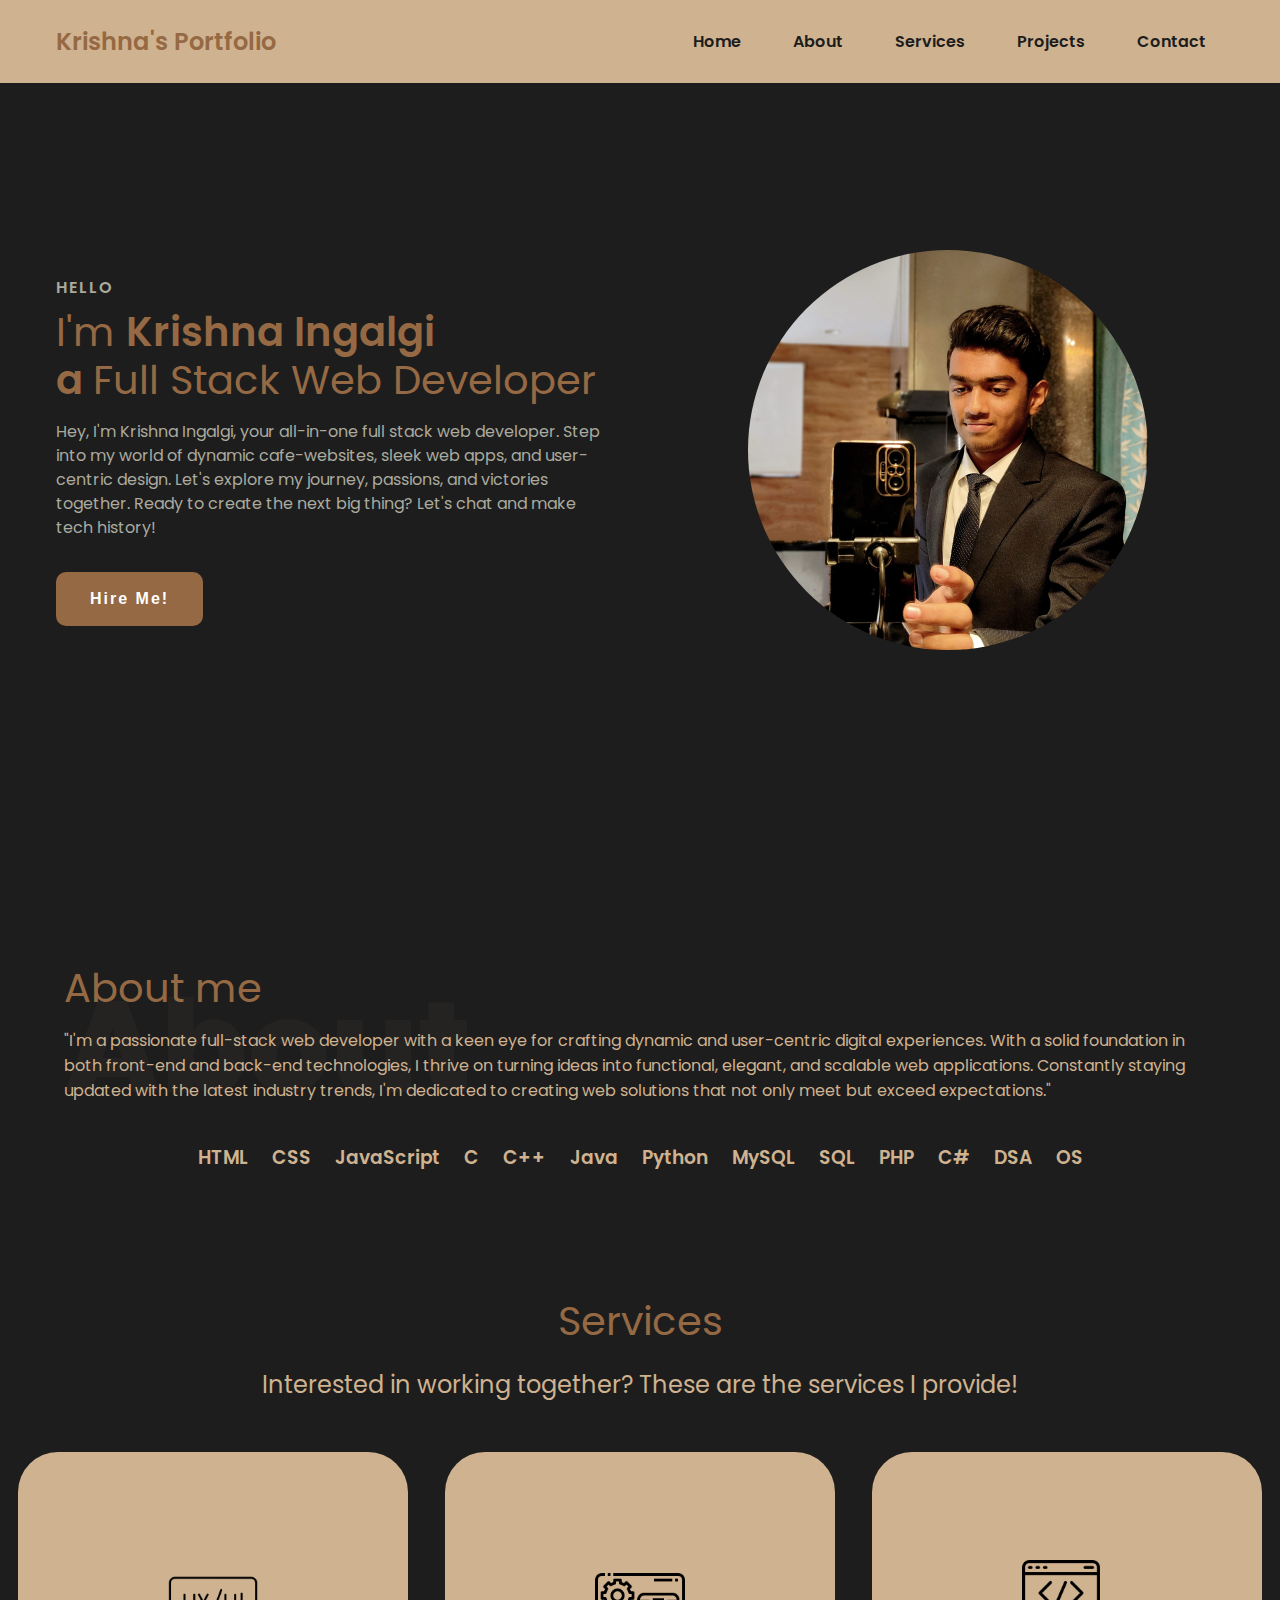
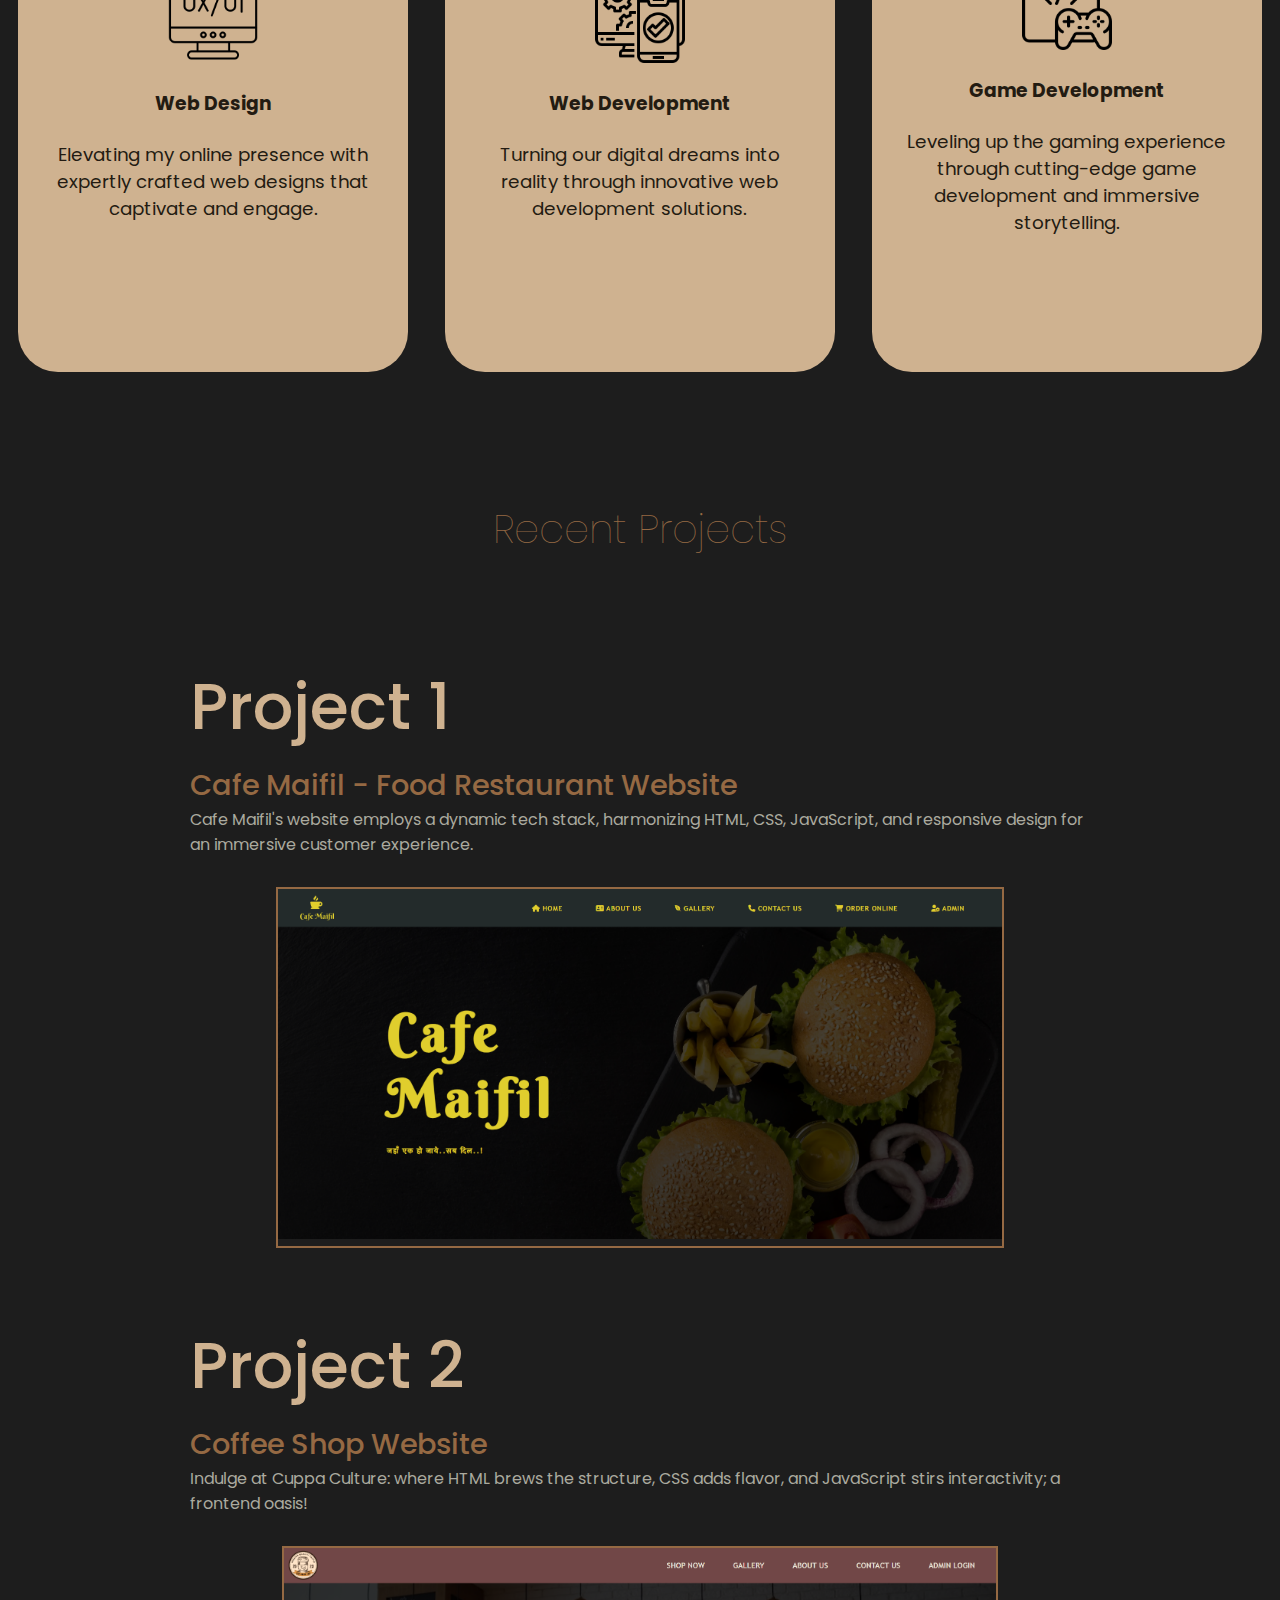
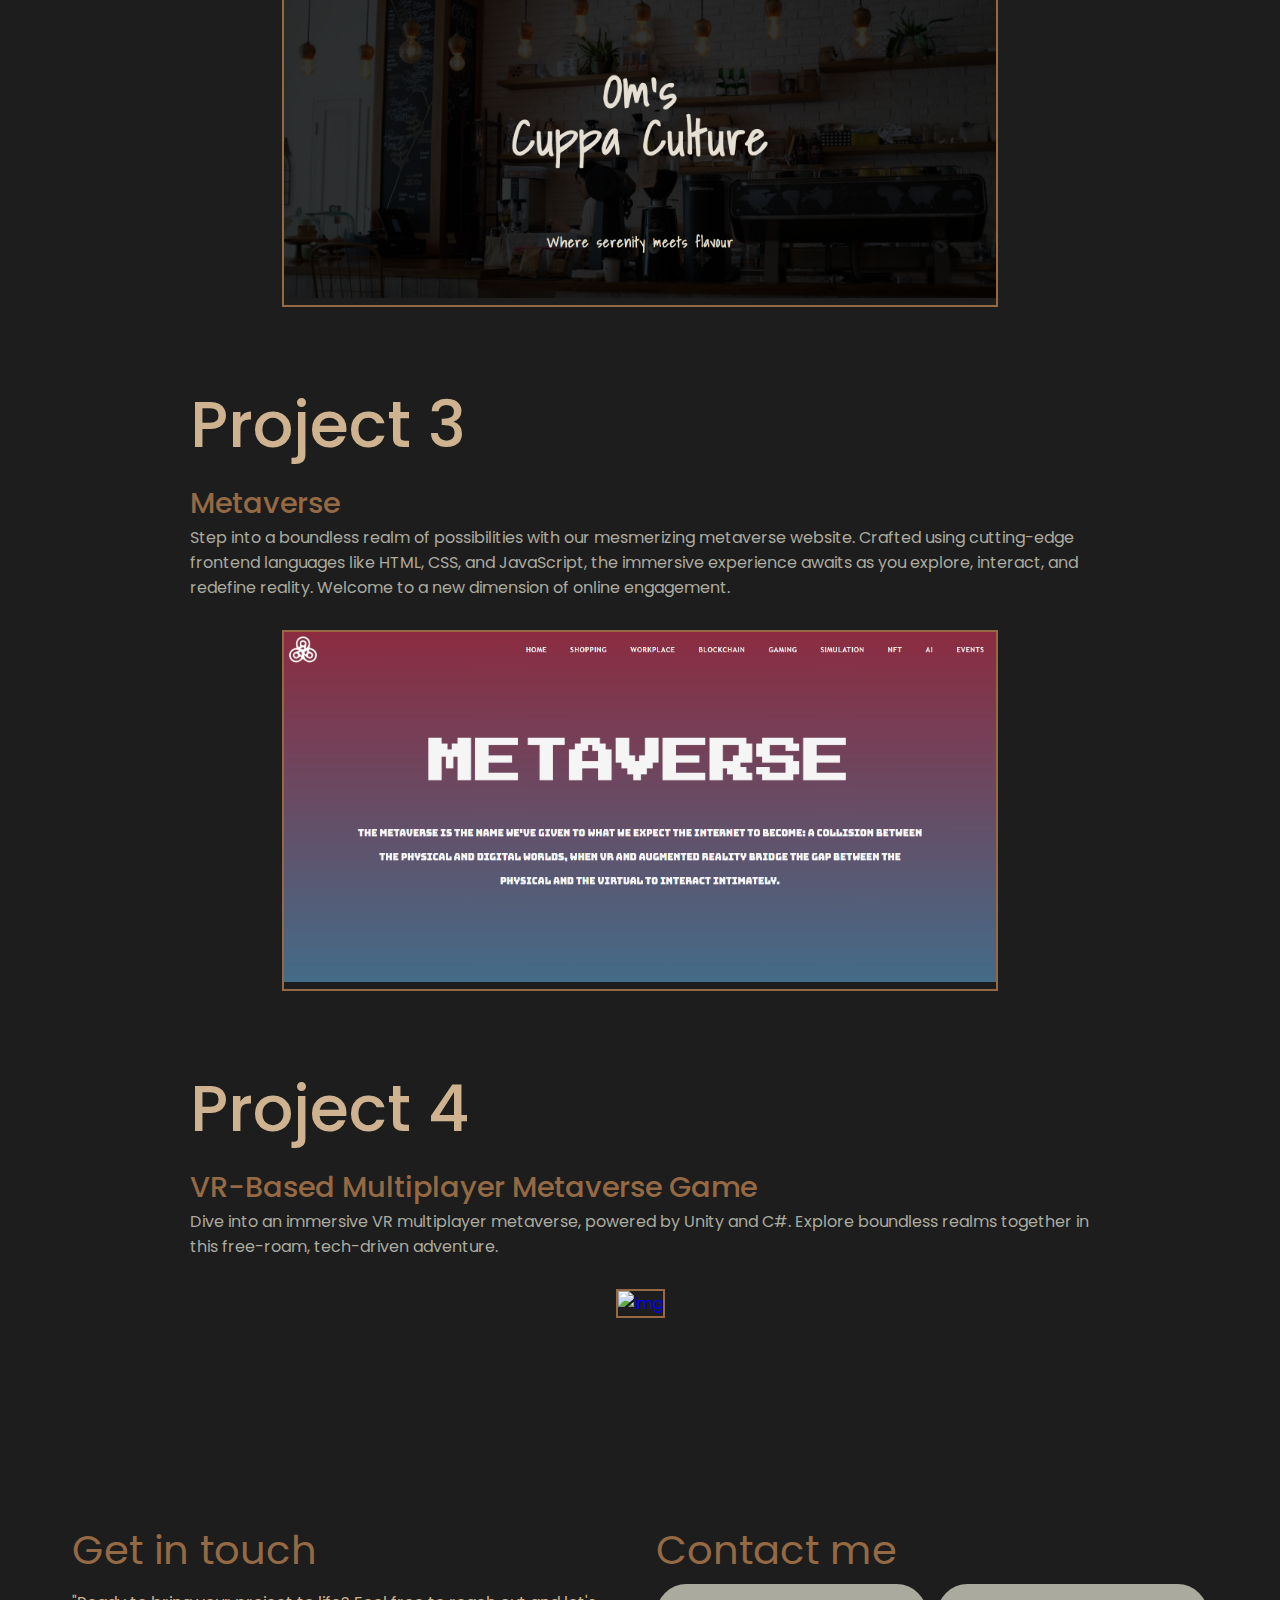
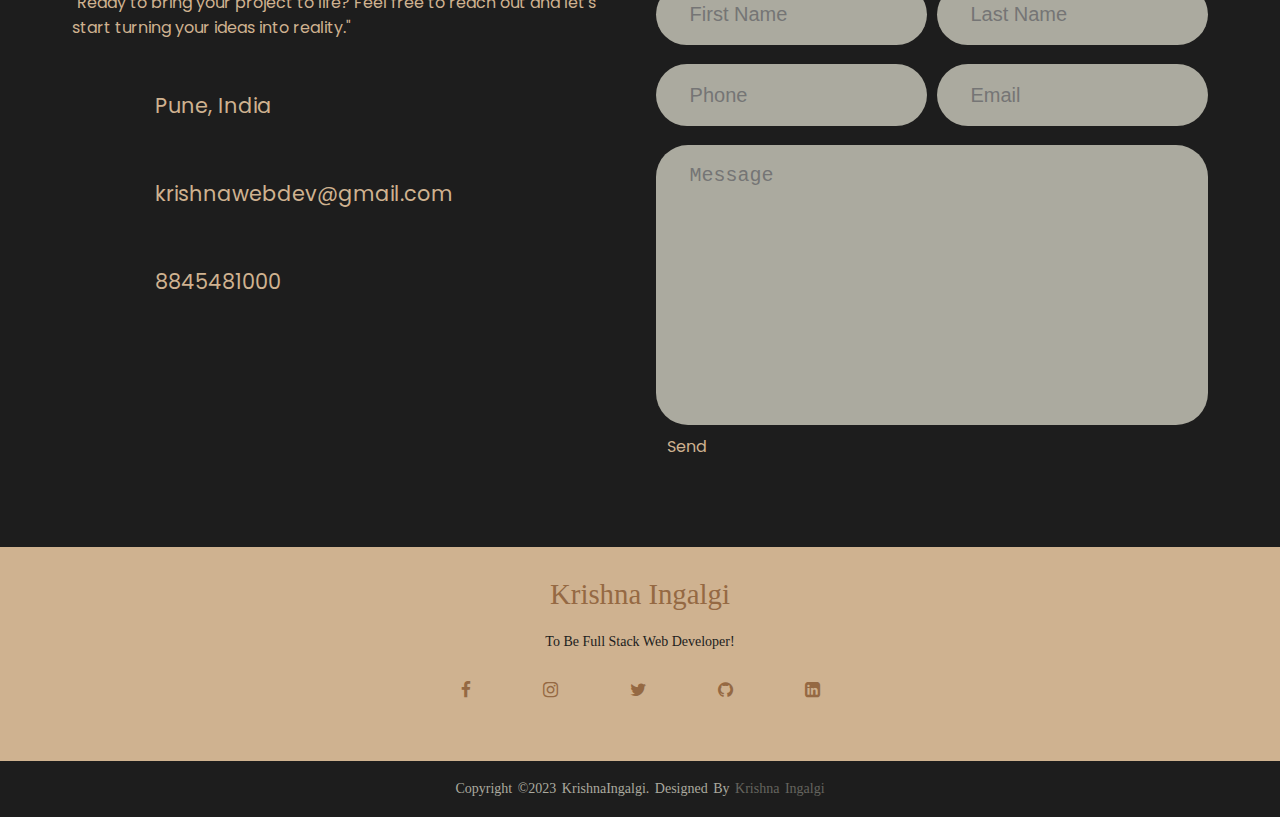
==== index.html @ ec78eeca "1st" ====
<!DOCTYPE html>
<html lang="en">
  <head>
    <meta charset="UTF-8" />
    <meta http-equiv="X-UA-Compatible" content="IE=edge" />
    <meta name="viewport" content="width=device-width, initial-scale=1.0" />
    <link
      href="https://cdn.jsdelivr.net/npm/remixicon@3.2.0/fonts/remixicon.css"
      rel="stylesheet"
    />
    <link
      rel="stylesheet"
      href="https://stackpath.bootstrapcdn.com/font-awesome/4.7.0/css/font-awesome.min.css"
    />
    <script
      src="https://kit.fontawesome.com/a076d05399.js"
      crossorigin="anonymous"
    ></script>
    <link rel="stylesheet" href="styles.css" />
    <title>Krishna's Portfolio</title>
  </head>
  <body>
    <nav>
      <div class="nav__content">
        <div class="logo"><a href="#">Krishna's Portfolio</a></div>
        <label for="check" class="checkbox">
          <i class="ri-menu-line"></i>
        </label>
        <input type="checkbox" name="check" id="check" />
        <ul>
          <li><a href="index.html">Home</a></li>
          <li><a href="#about">About</a></li>
          <li><a href="#services">Services</a></li>
          <li><a href="#projects">Projects</a></li>
          <li><a href="#contact">Contact</a></li>
        </ul>
      </div>
    </nav>
    <section class="section">
      <div class="section__container">
        <div class="content">
          <p class="subtitle">HELLO</p>
          <h1 class="title">
            I'm
            <span
              >Krishna Ingalgi<br />
              a </span
            >Full Stack Web Developer
          </h1>
          <p class="description">
            Hey, I'm Krishna Ingalgi, your all-in-one full stack web developer.
            Step into my world of dynamic cafe-websites, sleek web apps, and
            user-centric design. Let's explore my journey, passions, and
            victories together. Ready to create the next big thing? Let's chat
            and make tech history!
          </p>
          <div class="action__btns">
            <button class="hire__me">Hire Me!</button>
          </div>
        </div>
        <div class="image">
          <img src="images/profile.jpg" alt="profile" />
        </div>
      </div>
    </section>
    <section class="about section" id="about">
      <div class="container">
        <div class="section-header">
          <h3 class="title">About me</h3>
        </div>

        <div class="section-body grid-2">
          <div class="column-1">
            <p class="text">
              "I'm a passionate full-stack web developer with a keen eye for
              crafting dynamic and user-centric digital experiences. With a
              solid foundation in both front-end and back-end technologies, I
              thrive on turning ideas into functional, elegant, and scalable web
              applications. Constantly staying updated with the latest industry
              trends, I'm dedicated to creating web solutions that not only meet
              but exceed expectations."
            </p>
            <div class="skills">
              <div class="skill html">
                <h3 class="skill-title">HTML</h3>
              </div>
              <div class="skill css">
                <h3 class="skill-title">CSS</h3>
              </div>
              <div class="skill js">
                <h3 class="skill-title">JavaScript</h3>
              </div>
              <div class="skill C">
                <h3 class="skill-title">C</h3>
              </div>
              <div class="skill C++">
                <h3 class="skill-title">C++</h3>
              </div>
              <div class="skill Java">
                <h3 class="skill-title">Java</h3>
              </div>
              <div class="skill Python">
                <h3 class="skill-title">Python</h3>
              </div>
              <div class="skill Database">
                <h3 class="skill-title">MySQL SQL</h3>
              </div>
              <div class="skill Backend">
                <h3 class="skill-title">PHP C#</h3>
              </div>
              <div class="skill DSA">
                <h3 class="skill-title">DSA</h3>
              </div>
              <div class="skill OS">
                <h3 class="skill-title">OS</h3>
              </div>
            </div>
          </div>
        </div>
      </div>
    </section>
    <section class="services section" id="services">
      <div class="container">
        <div class="section-header">
          <h3 class="title2" data-title="What I Do">Services</h3>
          <p class="text2">
            Interested in working together? These are the services I provide!
          </p>
        </div>

        <div class="cards">
          <div class="card-wrap">
            <div class="card">
              <div class="card-content z-index">
                <img src="images/web_design.png" class="icon" alt="" />
                <h3 class="title-sm">Web Design</h3>
                <p class="text">
                  Elevating my online presence with expertly crafted web designs
                  that captivate and engage.
                </p>
              </div>
            </div>
          </div>

          <div class="card-wrap">
            <div class="card">
              <div class="card-content z-index">
                <img src="images/web_development.png" class="icon" alt="" />
                <h3 class="title-sm">Web Development</h3>
                <p class="text">
                  Turning our digital dreams into reality through innovative web
                  development solutions.
                </p>
              </div>
            </div>
          </div>

          <div class="card-wrap">
            <div class="card">
              <div class="card-content z-index">
                <img src="images/game_development.png" class="icon" alt="" />
                <h3 class="title-sm">Game Development</h3>
                <p class="text">
                  Leveling up the gaming experience through cutting-edge game
                  development and immersive storytelling.
                </p>
              </div>
            </div>
          </div>
        </div>
      </div>
    </section>
    <section id="projects">
      <div class="projects container">
        <div class="projects-header">
          <h1 class="section-title">Recent <span>Projects</span></h1>
        </div>
        <div class="all-projects">
          <div class="project-item">
            <div class="project-info">
              <h1>Project 1</h1>
              <h2>Cafe Maifil - Food Restaurant Website</h2>
              <p>
                Cafe Maifil's website employs a dynamic tech stack, harmonizing
                HTML, CSS, JavaScript, and responsive design for an immersive
                customer experience.
              </p>
            </div>
            <div class="project-img">
              <a href="https://krishna-ingalgi.github.io/cafemaifil.github.io/">
                <img src="images/cafemaifil.png" alt="img" />
              </a>
            </div>
          </div>
          <div class="project-item">
            <div class="project-info">
              <h1>Project 2</h1>
              <h2>Coffee Shop Website</h2>
              <p>
                Indulge at Cuppa Culture: where HTML brews the structure, CSS
                adds flavor, and JavaScript stirs interactivity; a frontend
                oasis!
              </p>
            </div>
            <div class="project-img">
              <a href="https://krishna-ingalgi.github.io/Om-Cuppa-Culture/">
                <img src="images/cuppaculture.png" alt="img" />
              </a>
            </div>
          </div>
          <div class="project-item">
            <div class="project-info">
              <h1>Project 3</h1>
              <h2>Metaverse</h2>
              <p>
                Step into a boundless realm of possibilities with our
                mesmerizing metaverse website. Crafted using cutting-edge
                frontend languages like HTML, CSS, and JavaScript, the immersive
                experience awaits as you explore, interact, and redefine
                reality. Welcome to a new dimension of online engagement.
              </p>
            </div>
            <div class="project-img">
              <a href="https://krishna-ingalgi.github.io/metaverse/">
                <img src="images/metaverse.png" alt="img" />
              </a>
            </div>
          </div>
          <div class="project-item">
            <div class="project-info">
              <h1>Project 4</h1>
              <h2>VR-Based Multiplayer Metaverse Game</h2>
              <p>
                Dive into an immersive VR multiplayer metaverse, powered by
                Unity and C#. Explore boundless realms together in this
                free-roam, tech-driven adventure.
              </p>
            </div>
            <div class="project-img">
              <a
                href="https://drive.google.com/drive/folders/1W-B7qQoSCh2T1urAI2E5nfPDjUnGCO1E?usp=drive_link"
              >
                <img src="images/game.png" alt="img" />
              </a>
            </div>
          </div>
        </div>
      </div>
    </section>
    <section class="contact" id="contact">
      <div class="container">
        <div class="contact-box">
          <div class="contact-info">
            <h3 class="title">Get in touch</h3>
            <p class="text">
              "Ready to bring your project to life? Feel free to reach out and
              let's start turning your ideas into reality."
            </p>
            <div class="information-wrap">
              <div class="information">
                <div class="contact-icon"></div>
                <p class="info-text">Pune, India</p>
              </div>

              <div class="information">
                <div class="contact-icon"></div>
                <p class="info-text">krishnawebdev@gmail.com</p>
              </div>

              <div class="information">
                <div class="contact-icon"></div>
                <p class="info-text">8845481000</p>
              </div>
            </div>
          </div>

          <div class="contact-form">
            <h3 class="title">Contact me</h3>
            <div class="row">
              <input
                type="text"
                class="contact-input"
                placeholder="First Name"
              />
              <input
                type="text"
                class="contact-input"
                placeholder="Last Name"
              />
            </div>

            <div class="row">
              <input type="text" class="contact-input" placeholder="Phone" />
              <input type="email" class="contact-input" placeholder="Email" />
            </div>

            <div class="row">
              <textarea
                name="message"
                class="contact-input textarea"
                placeholder="Message"
              ></textarea>
            </div>
            <a href="index.html" class="btn">Send</a>
          </div>
        </div>
      </div>
    </section>
    <footer>
      <div class="footer-content">
        <h3>Krishna Ingalgi</h3>
        <p>To Be Full Stack Web Developer!</p>
        <ul class="socials">
          <li>
            <a href="https://www.facebook.com/krishna.ingalgi/"
              ><i class="fa fa-facebook"></i
            ></a>
          </li>
          <li>
            <a href="https://www.instagram.com/krishna_ingalgi/"
              ><i class="fa fa-instagram"></i
            ></a>
          </li>
          <li>
            <a href="https://twitter.com/krishna_ingalgi"
              ><i class="fa fa-twitter"></i
            ></a>
          </li>
          <li>
            <a href="https://github.com/krishna-ingalgi"
              ><i class="fa fa-github"></i
            ></a>
          </li>
          <li>
            <a href="https://www.linkedin.com/in/krishna-ingalgi-04948a22a/"
              ><i class="fa fa-linkedin-square"></i
            ></a>
          </li>
        </ul>
      </div>
      <div class="footer-bottom">
        <p>
          copyright &copy;2023 KrishnaIngalgi. designed by
          <span>Krishna Ingalgi</span>
        </p>
      </div>
    </footer>
  </body>
</html>
---- styles.css ----
@import url("https://fonts.googleapis.com/css2?family=Poppins:wght@400;600;700&display=swap");

:root {
  --primary-color: rgb(149, 105, 67);
  --primary-color-dark: #231b12;
  --secondary-color: #cfb290;
  --text-dark: #1d1d1d;
  --text-light: #abaa9f;
  --extra-light: #faf5ff;
  --max-width: 1200px;
}

* {
  padding: 0;
  margin: 0;
  box-sizing: border-box;
}

a {
  text-decoration: none;
}

body {
  font-family: "Poppins", sans-serif;
}

nav {
  width: 100%;
  position: fixed;
  top: 0;
  left: 0;
  background-color: var(--secondary-color);
  z-index: 99;
}

.nav__content {
  max-width: var(--max-width);
  margin: auto;
  padding: 1.5rem 1rem;
  display: flex;
  align-items: center;
  justify-content: space-between;
}

nav .logo a {
  font-size: 1.5rem;
  font-weight: 600;
  color: var(--primary-color);
  transition: 0.3s;
}
nav .logo a:hover {
  color: var(--primary-color-dark);
}

nav .checkbox {
  display: none;
}

nav input {
  display: none;
}
nav .checkbox i {
  font-size: 2rem;
  color: var(--primary-color);
  cursor: pointer;
}

ul {
  display: flex;
  align-items: center;
  gap: 1rem;
  list-style: none;
  transition: left 0.3s;
}

ul li a {
  padding: 0.5rem 1rem;
  border: 2px solid transparent;
  text-decoration: none;
  font-weight: 600;
  color: var(--text-dark);
  transition: 0.3s;
}

ul li a:hover {
  border-bottom-color: var(--primary-color-dark);
}

.section {
  background-color: var(--text-dark);
}

.section__container {
  min-height: 100vh;
  max-width: var(--max-width);
  margin: auto;
  padding: 1rem;
  display: grid;
  grid-template-columns: repeat(2, 1fr);
  gap: 4rem;
}

.content {
  display: flex;
  flex-direction: column;
  justify-content: center;
}

.subtitle {
  letter-spacing: 2px;
  color: var(--text-light);
  font-weight: 600;
  margin-bottom: 0.5rem;
}

.title {
  font-size: 2.5rem;
  font-weight: 400;
  line-height: 3rem;
  color: var(--primary-color);
  margin-bottom: 1rem;
}

.title span {
  font-weight: 600;
}

.description {
  line-height: 1.5rem;
  color: var(--text-light);
  margin-bottom: 2rem;
}

.action__btns {
  display: flex;
  gap: 1rem;
}

.action__btns button {
  font-size: 1rem;
  font-weight: 600;
  letter-spacing: 2px;
  padding: 1rem 2rem;
  outline: none;
  border: 2px solid var(--primary-color);
  border-radius: 10px;
  transition: 0.3s;
  cursor: pointer;
}

.hire__me {
  background-color: var(--primary-color);
  color: #ffffff;
}

.hire__me:hover {
  background-color: var(--primary-color-dark);
}

.portfolio {
  color: var(--primary-color);
}

.portfolio:hover {
  background-color: var(--primary-color-dark);
  color: #ffffff;
}

.image {
  display: grid;
  place-items: center;
}

.image img {
  width: min(25rem, 80%);
  border-radius: 60%;
}

@media (width < 750px) {
  nav .checkbox {
    display: block;
  }

  ul {
    position: absolute;
    width: 100%;
    height: calc(100vh - 85px);
    left: -100%;
    top: 85px;
    background-color: var(--extra-light);
    flex-direction: column;
    justify-content: center;
    gap: 3rem;
  }

  nav #check:checked ~ ul {
    left: 0;
  }

  ul li a {
    font-size: 1.25rem;
  }

  .section__container {
    padding: 10rem 1rem 5rem 1rem;
    text-align: center;
    grid-template-columns: repeat(1, 1fr);
  }

  .image {
    grid-area: 1/1/2;
  }

  .action__btns {
    margin: auto;
  }
}

.cards {
  display: flex;
  justify-content: space-around;
  flex-wrap: wrap;
  width: 100%;
}

.card-wrap {
  position: relative;
  margin: 1.7rem 0.8rem;
}

.card {
  border-radius: 40px;
  color: var(--primary-color-dark);
  position: relative;
  width: 100%;
  max-width: 390px;
  min-height: 520px;
  background-color: var(--secondary-color);
  display: flex;
  align-items: center;
  justify-content: center;
  text-align: center;
  padding: 3rem 2rem;
  overflow: hidden;
  transition: 0.3s;
}

.btn {
  font-size: 1rem;
  padding: 2%;
  color: var(--secondary-color);
}

.title2 {
  font-size: 2.5rem;
  font-weight: 400;
  line-height: 3rem;
  color: var(--primary-color);
  margin-bottom: 1rem;
  text-align: center;
}
.text2 {
  font-size: 1.5rem;
  font-weight: 400;
  line-height: 3rem;
  color: var(--secondary-color);
  margin-bottom: 1rem;
  text-align: center;
}

.card:before {
  content: attr(data-card);
  position: absolute;
  top: -15px;
  right: -15px;
  font-size: 6rem;
  font-weight: 800;
  line-height: 1;
  color: var(--secondary-color);
  opacity: 0.025;
}

.card:after {
  content: "";
  position: absolute;
  width: 100%;
  height: 0px;
  bottom: 0;
  left: 0;
  background-color: var(--primary-color);
  transition: 0.3s;
}

.card-wrap:hover .card {
  transform: translateY(-15px);
}

.card-wrap:hover .card:after {
  height: 8px;
}

.icon {
  width: 90px;
  margin-bottom: 1.7rem;
}

.card .title-sm {
  line-height: 0.8;
}

.card .text {
  font-size: 1.15rem;
  margin: 1.8rem 0;
}

.services .points1 {
  background-color: var(--secondary-color);
  bottom: -50px;
  left: -125px;
  opacity: 0.2;
  pointer-events: none;
}

.services .points2 {
  bottom: -70px;
  right: -65px;
  opacity: 0.2;
  pointer-events: none;
}

.about {
  padding-left: 5%;
  padding-right: 5%;
  padding-top: 5%;
  padding-bottom: 5%;
  overflow: hidden;
}

.about img {
  max-width: 600px;
}

.about .text {
  color: var(--secondary-color);
  margin-top: 1rem;
}

.skills {
  text-align: center;
  word-spacing: 20px;
  margin: 1.5rem 0 2.5rem 0;
}

.skill {
  display: inline-flex;
  margin: 1rem 0;
}

.skill-title {
  font-weight: 600;
  margin-bottom: 0.3rem;
  color: var(--secondary-color);
}

.skill-bar {
  width: 70%;
  height: 8px;
  border-radius: 4px;
  background-color: var(--secondary-color);
  position: relative;
  overflow: hidden;
}

.skill-progress {
  position: absolute;
  height: 100%;
  width: 0%;
  top: 0;
  left: 0;
  background-color: var(--primary-color-dark);
  transition: 1s;
}

.about .column-1 {
  position: relative;
}

.about .column-1:before {
  content: "About";
  position: absolute;
  font-size: 8rem;
  font-weight: 800;
  color: var(--secondary-color);
  opacity: 0.04;
  top: 20px;
  left: 0;
  line-height: 0;
}

.about .points {
  width: 300px;
  top: 65%;
  left: 80%;
  opacity: 0.1;
}

.contact {
  position: relative;
  width: 100%;
  padding: 0px;
}

.contact:before,
.contact:after {
  content: "";
  position: absolute;
  width: 100%;
  z-index: -1;
  left: 0;
}

.contact:before {
  top: 0;
  height: 40%;
  background-color: var(--text-dark);
}

.contact:after {
  top: 40%;
  height: 60%;
  background-color: var(--text-dark);
}

.contact-box {
  width: 100%;
  background-color: var(--light-one);
  width: 100%;
  border-radius: 45px;
  padding: 5.5rem 4.5rem;
  display: grid;
  grid-template-columns: repeat(2, 1fr);
}

.contact-info {
  padding-right: 2rem;
  color: var(--secondary-color);
}

.contact-form {
  padding-left: 1rem;
}

.contact-info .title:after {
  left: 0;
  transform: initial;
}

.information-wrap {
  margin-top: 2rem;
}

.information {
  display: flex;
  align-items: center;
}

.information:not(:last-child) {
  margin-bottom: 1.3rem;
}

.contact-icon {
  min-width: 67px;
  height: 67px;
  display: inline-block;
  border-radius: 50%;
  background-color: var(--main-color);
  color: var(--light-one);
  text-align: center;
  font-size: 1.4rem;
  margin-right: 1rem;
}

.contact-icon i {
  line-height: 67px;
}

.info-text {
  font-size: 1.3rem;
  display: inline-block;
}

.contact-form .title:after {
  display: none;
}

.contact-form .title {
  margin: 0;
}

.contact-form .row {
  width: 100%;
  display: grid;
  grid-template-columns: repeat(auto-fit, minmax(130px, 1fr));
  grid-column-gap: 0.6rem;
}

.contact-input {
  padding: 1.2rem 2.1rem;
  margin: 0.6rem 0;
  border: none;
  outline: none;
  background: var(--text-light);
  border-radius: 4rem;
  font-weight: 600;
  font-size: 1.25rem;
  transition: 0.3s;
}

.contact-input::placeholder {
  font-weight: 400;
}

.contact-input.textarea {
  resize: none;
  min-height: 280px;
  border-radius: 2rem;
}

.contact-input:hover {
  background: var(--text-light);
}

.contact-input:focus {
  background: var(--extra-light);
}

.contact-input .btn {
  margin-top: 0.6rem;
}

#projects {
  background-color: var(--text-dark);
}

#projects .projects {
  color: var(--primary-color);
  background-color: var(--text-dark);
  flex-direction: column;
  max-width: 1200px;
  margin: 0 auto;
  padding: 100px 0;
}
#projects .projects-header h1 {
  font-weight: 100;
  font-size: 2.5rem;
  text-align: center;
  color: var(--primary-color);
  margin-bottom: 50px;
}
#projects .all-projects {
  color: var(--primary-color);
  display: flex;
  align-items: center;
  justify-content: center;
  flex-direction: column;
}
#projects .project-item {
  color: var(--primary-color);
  display: flex;
  align-items: center;
  justify-content: center;
  flex-direction: column;
  width: 80%;
  margin: 20px auto;
  overflow: hidden;
  border-radius: 10px;
}
#projects .project-info {
  padding: 30px;
  flex-basis: 50%;
  height: 100%;
  display: flex;
  align-items: flex-start;
  justify-content: center;
  flex-direction: column;
  color: var(--secondary-color);
}
#projects .project-info h1 {
  font-size: 4rem;
  font-weight: 500;
}
#projects .project-info h2 {
  color: var(--primary-color);
  font-size: 1.8rem;
  font-weight: 500;
  margin-top: 10px;
}
#projects .project-info p {
  color: var(--text-light);
}
#projects .project-img {
  flex-basis: 50%;
  height: 200px;
  overflow: hidden;
  position: relative;
  border: 2px solid;
}
#projects .project-img:after {
  content: "";
  position: relative;
  left: 0;
  top: 0;
  height: 50%;
  width: 100%;
  opacity: 0.7;
}
#projects .project-img img {
  height: 350px;
  transition: 0.3s ease transform;
}
#projects .project-item:hover .project-img img {
  transform: scale(1.01);
}

footer {
  position: relative;
  bottom: 0;
  left: 0;
  right: 0;
  background-color: var(--secondary-color);
  height: auto;
  width: 100vw;
  font-family: "Open Sans";
  padding-top: 10px;
  color: var(--text-light);
}
.footer-content {
  padding: 1%;
  display: flex;
  align-items: center;
  justify-content: center;
  flex-direction: column;
  text-align: center;
}
.footer-content h3 {
  color: var(--primary-color);
  font-size: 1.8rem;
  font-weight: 400;
  text-transform: capitalize;
  line-height: 3rem;
}
.footer-content p {
  color: var(--text-dark);
  max-width: 500px;
  margin: 10px auto;
  line-height: 28px;
  font-size: 14px;
}
.socials {
  color: var(--text-dark);
  list-style: none;
  display: flex;
  align-items: center;
  justify-content: center;
  margin: 1rem 0 3rem 0;
}
.socials li {
  margin: 0 10px;
}
.socials a {
  text-decoration: none;
  color: var(--primary-color);
}
.socials a i {
  color: var(--primary-color);
  font-size: 1.1rem;
  transition: color 0.4s ease;
}
.socials a:hover i {
  color: var(--primary-color-dark);
}

.footer-bottom {
  background: var(--text-dark);
  width: 100vw;
  padding: 20px 0;
  text-align: center;
}
.footer-bottom p {
  font-size: 14px;
  word-spacing: 2px;
  text-transform: capitalize;
}
.footer-bottom span {
  opacity: 0.5;
  font-weight: 300;
}
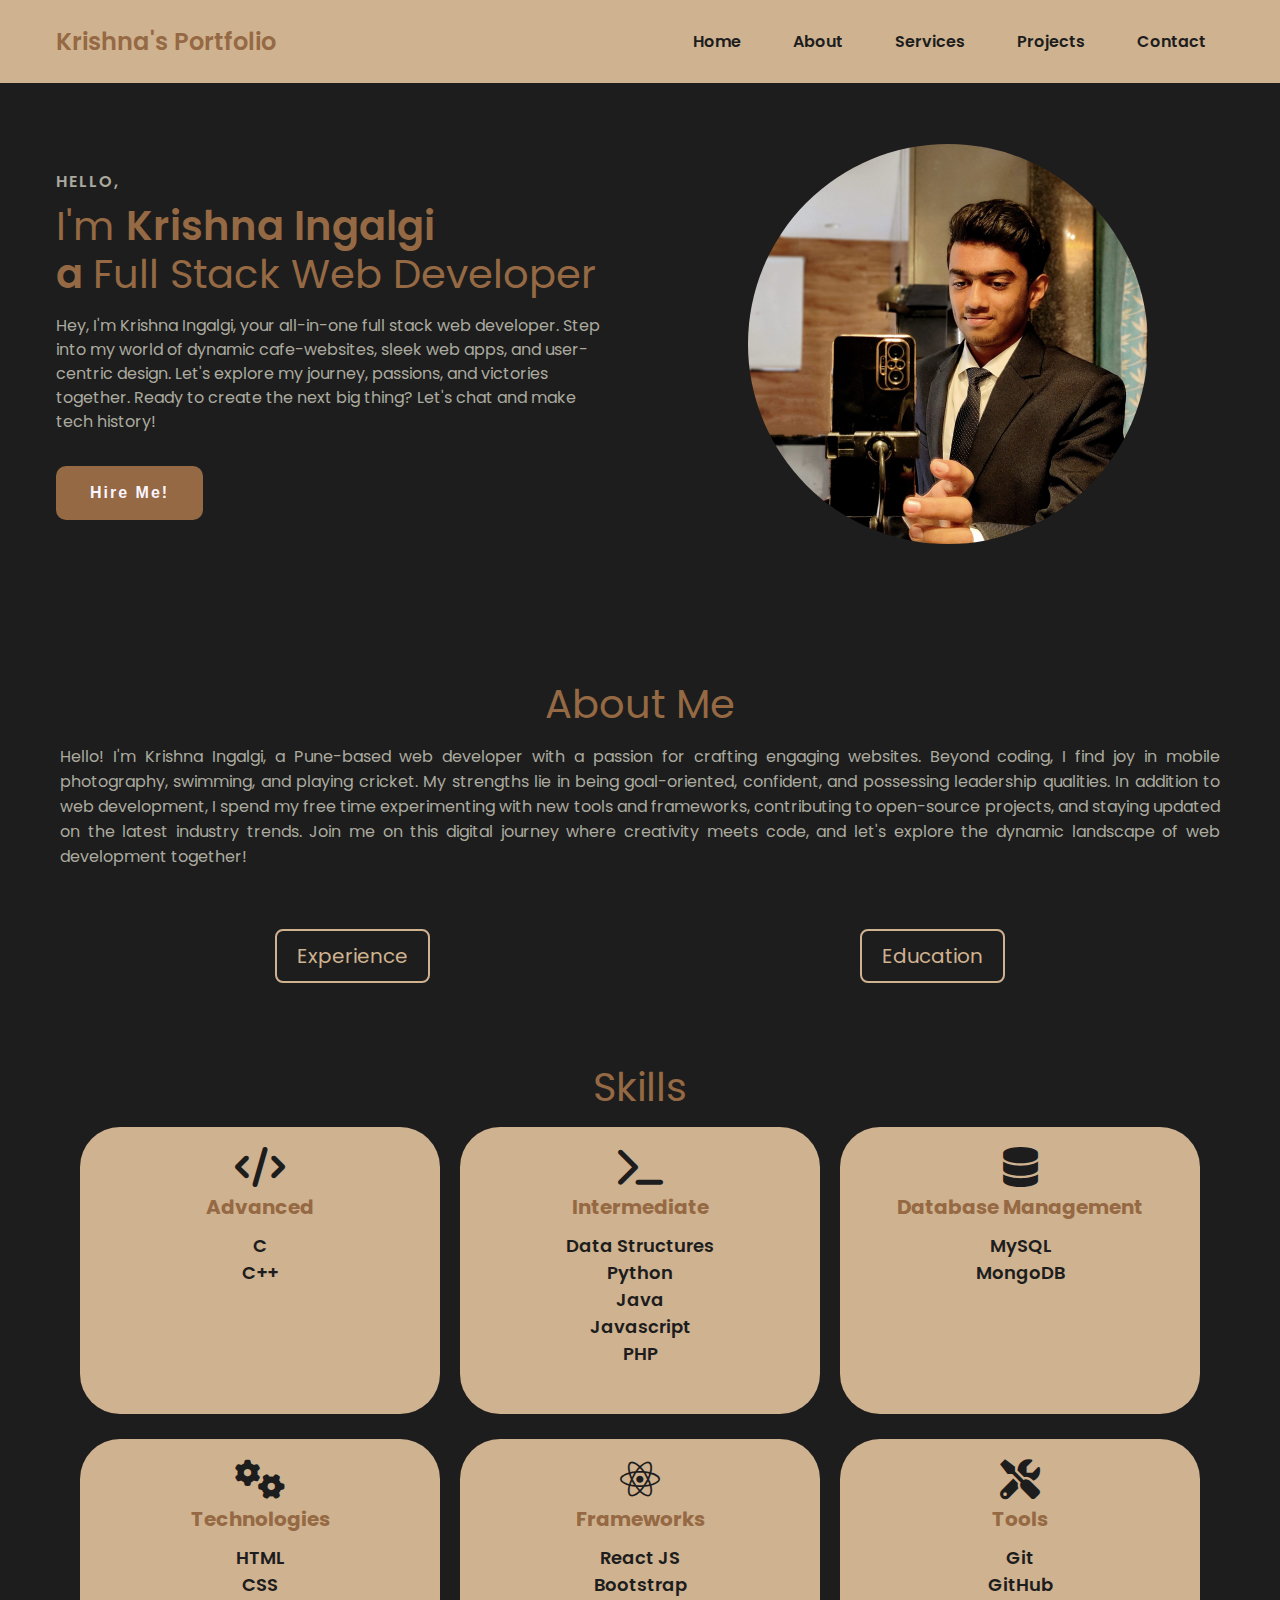
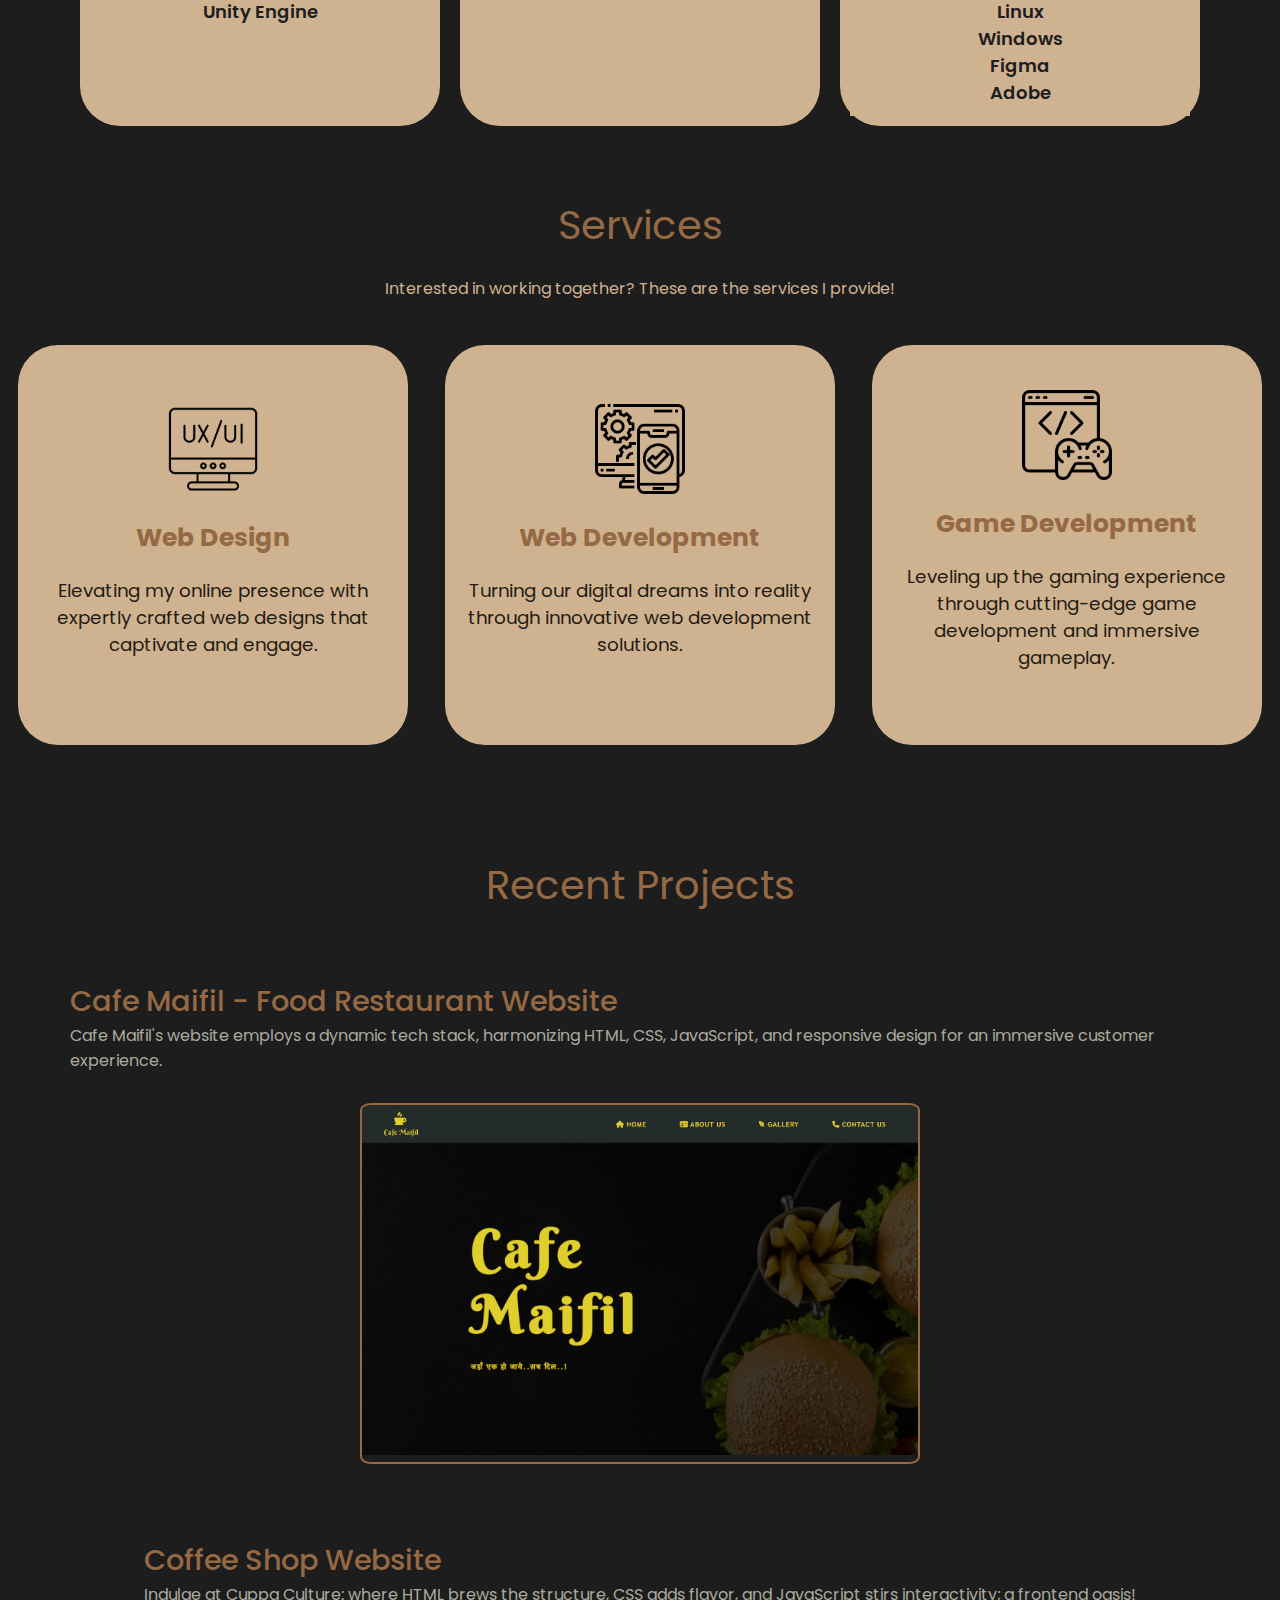
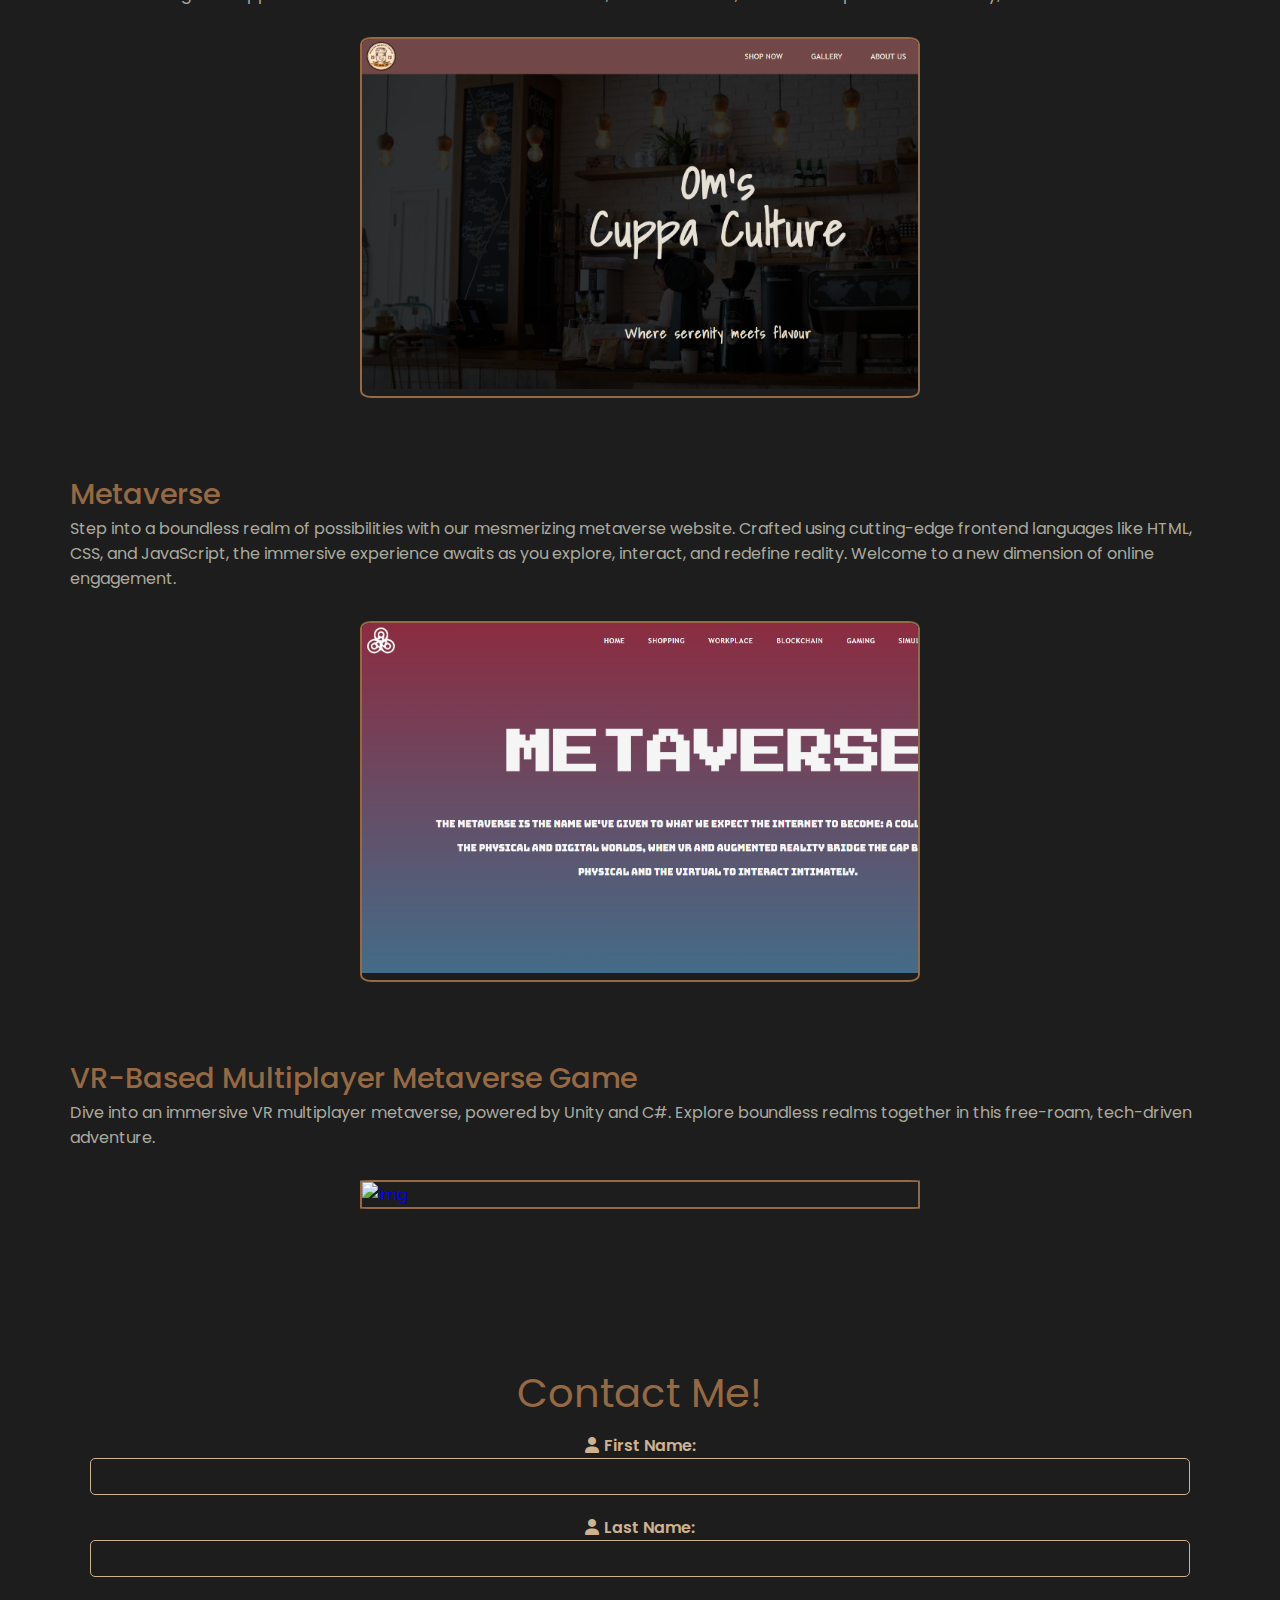
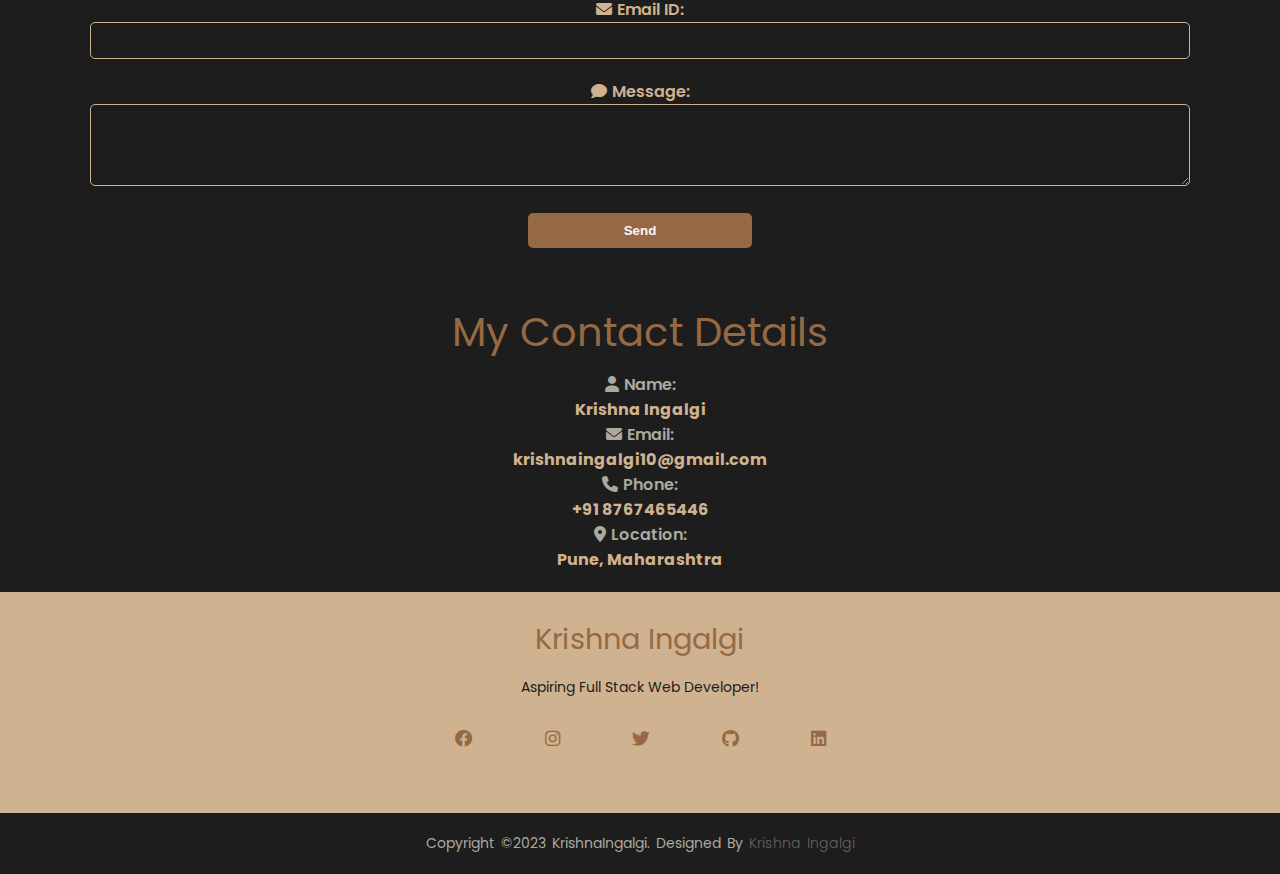
==== commit adcfd00c: "Add files via upload" ====
--- a/index.html
+++ b/index.html
@@ -1,349 +1,435 @@
-<!DOCTYPE html>
-<html lang="en">
-  <head>
-    <meta charset="UTF-8" />
-    <meta http-equiv="X-UA-Compatible" content="IE=edge" />
-    <meta name="viewport" content="width=device-width, initial-scale=1.0" />
-    <link
-      href="https://cdn.jsdelivr.net/npm/remixicon@3.2.0/fonts/remixicon.css"
-      rel="stylesheet"
-    />
-    <link
-      rel="stylesheet"
-      href="https://stackpath.bootstrapcdn.com/font-awesome/4.7.0/css/font-awesome.min.css"
-    />
-    <script
-      src="https://kit.fontawesome.com/a076d05399.js"
-      crossorigin="anonymous"
-    ></script>
-    <link rel="stylesheet" href="styles.css" />
-    <title>Krishna's Portfolio</title>
-  </head>
-  <body>
-    <nav>
-      <div class="nav__content">
-        <div class="logo"><a href="#">Krishna's Portfolio</a></div>
-        <label for="check" class="checkbox">
-          <i class="ri-menu-line"></i>
-        </label>
-        <input type="checkbox" name="check" id="check" />
-        <ul>
-          <li><a href="index.html">Home</a></li>
-          <li><a href="#about">About</a></li>
-          <li><a href="#services">Services</a></li>
-          <li><a href="#projects">Projects</a></li>
-          <li><a href="#contact">Contact</a></li>
-        </ul>
-      </div>
-    </nav>
-    <section class="section">
-      <div class="section__container">
-        <div class="content">
-          <p class="subtitle">HELLO</p>
-          <h1 class="title">
-            I'm
-            <span
-              >Krishna Ingalgi<br />
-              a </span
-            >Full Stack Web Developer
-          </h1>
-          <p class="description">
-            Hey, I'm Krishna Ingalgi, your all-in-one full stack web developer.
-            Step into my world of dynamic cafe-websites, sleek web apps, and
-            user-centric design. Let's explore my journey, passions, and
-            victories together. Ready to create the next big thing? Let's chat
-            and make tech history!
-          </p>
-          <div class="action__btns">
-            <button class="hire__me">Hire Me!</button>
-          </div>
-        </div>
-        <div class="image">
-          <img src="images/profile.jpg" alt="profile" />
-        </div>
-      </div>
-    </section>
-    <section class="about section" id="about">
-      <div class="container">
-        <div class="section-header">
-          <h3 class="title">About me</h3>
-        </div>
-
-        <div class="section-body grid-2">
-          <div class="column-1">
-            <p class="text">
-              "I'm a passionate full-stack web developer with a keen eye for
-              crafting dynamic and user-centric digital experiences. With a
-              solid foundation in both front-end and back-end technologies, I
-              thrive on turning ideas into functional, elegant, and scalable web
-              applications. Constantly staying updated with the latest industry
-              trends, I'm dedicated to creating web solutions that not only meet
-              but exceed expectations."
-            </p>
-            <div class="skills">
-              <div class="skill html">
-                <h3 class="skill-title">HTML</h3>
-              </div>
-              <div class="skill css">
-                <h3 class="skill-title">CSS</h3>
-              </div>
-              <div class="skill js">
-                <h3 class="skill-title">JavaScript</h3>
-              </div>
-              <div class="skill C">
-                <h3 class="skill-title">C</h3>
-              </div>
-              <div class="skill C++">
-                <h3 class="skill-title">C++</h3>
-              </div>
-              <div class="skill Java">
-                <h3 class="skill-title">Java</h3>
-              </div>
-              <div class="skill Python">
-                <h3 class="skill-title">Python</h3>
-              </div>
-              <div class="skill Database">
-                <h3 class="skill-title">MySQL SQL</h3>
-              </div>
-              <div class="skill Backend">
-                <h3 class="skill-title">PHP C#</h3>
-              </div>
-              <div class="skill DSA">
-                <h3 class="skill-title">DSA</h3>
-              </div>
-              <div class="skill OS">
-                <h3 class="skill-title">OS</h3>
-              </div>
-            </div>
-          </div>
-        </div>
-      </div>
-    </section>
-    <section class="services section" id="services">
-      <div class="container">
-        <div class="section-header">
-          <h3 class="title2" data-title="What I Do">Services</h3>
-          <p class="text2">
-            Interested in working together? These are the services I provide!
-          </p>
-        </div>
-
-        <div class="cards">
-          <div class="card-wrap">
-            <div class="card">
-              <div class="card-content z-index">
-                <img src="images/web_design.png" class="icon" alt="" />
-                <h3 class="title-sm">Web Design</h3>
-                <p class="text">
-                  Elevating my online presence with expertly crafted web designs
-                  that captivate and engage.
-                </p>
-              </div>
-            </div>
-          </div>
-
-          <div class="card-wrap">
-            <div class="card">
-              <div class="card-content z-index">
-                <img src="images/web_development.png" class="icon" alt="" />
-                <h3 class="title-sm">Web Development</h3>
-                <p class="text">
-                  Turning our digital dreams into reality through innovative web
-                  development solutions.
-                </p>
-              </div>
-            </div>
-          </div>
-
-          <div class="card-wrap">
-            <div class="card">
-              <div class="card-content z-index">
-                <img src="images/game_development.png" class="icon" alt="" />
-                <h3 class="title-sm">Game Development</h3>
-                <p class="text">
-                  Leveling up the gaming experience through cutting-edge game
-                  development and immersive storytelling.
-                </p>
-              </div>
-            </div>
-          </div>
-        </div>
-      </div>
-    </section>
-    <section id="projects">
-      <div class="projects container">
-        <div class="projects-header">
-          <h1 class="section-title">Recent <span>Projects</span></h1>
-        </div>
-        <div class="all-projects">
-          <div class="project-item">
-            <div class="project-info">
-              <h1>Project 1</h1>
-              <h2>Cafe Maifil - Food Restaurant Website</h2>
-              <p>
-                Cafe Maifil's website employs a dynamic tech stack, harmonizing
-                HTML, CSS, JavaScript, and responsive design for an immersive
-                customer experience.
-              </p>
-            </div>
-            <div class="project-img">
-              <a href="https://krishna-ingalgi.github.io/cafemaifil.github.io/">
-                <img src="images/cafemaifil.png" alt="img" />
-              </a>
-            </div>
-          </div>
-          <div class="project-item">
-            <div class="project-info">
-              <h1>Project 2</h1>
-              <h2>Coffee Shop Website</h2>
-              <p>
-                Indulge at Cuppa Culture: where HTML brews the structure, CSS
-                adds flavor, and JavaScript stirs interactivity; a frontend
-                oasis!
-              </p>
-            </div>
-            <div class="project-img">
-              <a href="https://krishna-ingalgi.github.io/Om-Cuppa-Culture/">
-                <img src="images/cuppaculture.png" alt="img" />
-              </a>
-            </div>
-          </div>
-          <div class="project-item">
-            <div class="project-info">
-              <h1>Project 3</h1>
-              <h2>Metaverse</h2>
-              <p>
-                Step into a boundless realm of possibilities with our
-                mesmerizing metaverse website. Crafted using cutting-edge
-                frontend languages like HTML, CSS, and JavaScript, the immersive
-                experience awaits as you explore, interact, and redefine
-                reality. Welcome to a new dimension of online engagement.
-              </p>
-            </div>
-            <div class="project-img">
-              <a href="https://krishna-ingalgi.github.io/metaverse/">
-                <img src="images/metaverse.png" alt="img" />
-              </a>
-            </div>
-          </div>
-          <div class="project-item">
-            <div class="project-info">
-              <h1>Project 4</h1>
-              <h2>VR-Based Multiplayer Metaverse Game</h2>
-              <p>
-                Dive into an immersive VR multiplayer metaverse, powered by
-                Unity and C#. Explore boundless realms together in this
-                free-roam, tech-driven adventure.
-              </p>
-            </div>
-            <div class="project-img">
-              <a
-                href="https://drive.google.com/drive/folders/1W-B7qQoSCh2T1urAI2E5nfPDjUnGCO1E?usp=drive_link"
-              >
-                <img src="images/game.png" alt="img" />
-              </a>
-            </div>
-          </div>
-        </div>
-      </div>
-    </section>
-    <section class="contact" id="contact">
-      <div class="container">
-        <div class="contact-box">
-          <div class="contact-info">
-            <h3 class="title">Get in touch</h3>
-            <p class="text">
-              "Ready to bring your project to life? Feel free to reach out and
-              let's start turning your ideas into reality."
-            </p>
-            <div class="information-wrap">
-              <div class="information">
-                <div class="contact-icon"></div>
-                <p class="info-text">Pune, India</p>
-              </div>
-
-              <div class="information">
-                <div class="contact-icon"></div>
-                <p class="info-text">krishnawebdev@gmail.com</p>
-              </div>
-
-              <div class="information">
-                <div class="contact-icon"></div>
-                <p class="info-text">8845481000</p>
-              </div>
-            </div>
-          </div>
-
-          <div class="contact-form">
-            <h3 class="title">Contact me</h3>
-            <div class="row">
-              <input
-                type="text"
-                class="contact-input"
-                placeholder="First Name"
-              />
-              <input
-                type="text"
-                class="contact-input"
-                placeholder="Last Name"
-              />
-            </div>
-
-            <div class="row">
-              <input type="text" class="contact-input" placeholder="Phone" />
-              <input type="email" class="contact-input" placeholder="Email" />
-            </div>
-
-            <div class="row">
-              <textarea
-                name="message"
-                class="contact-input textarea"
-                placeholder="Message"
-              ></textarea>
-            </div>
-            <a href="index.html" class="btn">Send</a>
-          </div>
-        </div>
-      </div>
-    </section>
-    <footer>
-      <div class="footer-content">
-        <h3>Krishna Ingalgi</h3>
-        <p>To Be Full Stack Web Developer!</p>
-        <ul class="socials">
-          <li>
-            <a href="https://www.facebook.com/krishna.ingalgi/"
-              ><i class="fa fa-facebook"></i
-            ></a>
-          </li>
-          <li>
-            <a href="https://www.instagram.com/krishna_ingalgi/"
-              ><i class="fa fa-instagram"></i
-            ></a>
-          </li>
-          <li>
-            <a href="https://twitter.com/krishna_ingalgi"
-              ><i class="fa fa-twitter"></i
-            ></a>
-          </li>
-          <li>
-            <a href="https://github.com/krishna-ingalgi"
-              ><i class="fa fa-github"></i
-            ></a>
-          </li>
-          <li>
-            <a href="https://www.linkedin.com/in/krishna-ingalgi-04948a22a/"
-              ><i class="fa fa-linkedin-square"></i
-            ></a>
-          </li>
-        </ul>
-      </div>
-      <div class="footer-bottom">
-        <p>
-          copyright &copy;2023 KrishnaIngalgi. designed by
-          <span>Krishna Ingalgi</span>
-        </p>
-      </div>
-    </footer>
-  </body>
-</html>
+<!DOCTYPE html>
+<html lang="en">
+  <head>
+    <meta charset="UTF-8" />
+    <meta http-equiv="X-UA-Compatible" content="IE=edge" />
+    <meta name="viewport" content="width=device-width, initial-scale=1.0" />
+    <link rel="stylesheet" href="https://cdnjs.cloudflare.com/ajax/libs/font-awesome/6.0.0-beta3/css/all.min.css" />
+    <link
+      href="https://cdn.jsdelivr.net/npm/remixicon@3.2.0/fonts/remixicon.css"
+      rel="stylesheet"
+    />
+    <link rel="stylesheet" href="https://cdnjs.cloudflare.com/ajax/libs/font-awesome/5.15.3/css/all.min.css">
+    <link
+      rel="stylesheet"
+      href="https://stackpath.bootstrapcdn.com/font-awesome/4.7.0/css/font-awesome.min.css"
+    />
+    <link rel="stylesheet" href="https://fonts.googleapis.com/css2?family=Poppins:wght@400;700&display=swap">
+    <link rel="stylesheet" href="https://cdnjs.cloudflare.com/ajax/libs/font-awesome/6.0.0-beta3/css/all.min.css">
+    <script
+      src="https://kit.fontawesome.com/a076d05399.js"
+      crossorigin="anonymous"
+    ></script>
+    <link rel="stylesheet" href="styles.css" />
+    <title>Krishna's Portfolio</title>
+  </head>
+  <body>
+    <nav>
+      <div class="nav__content">
+        <div class="logo"><a href="#">Krishna's Portfolio</a></div>
+        <label for="check" class="checkbox">
+          <i class="ri-menu-line"></i>
+        </label>
+        <input type="checkbox" name="check" id="check" />
+        <ul>
+          <li><a href="index.html">Home</a></li>
+          <li><a href="#about">About</a></li>
+          <li><a href="#services">Services</a></li>
+          <li><a href="#projects">Projects</a></li>
+          <li><a href="#contact">Contact</a></li>
+        </ul>
+      </div>
+    </nav>
+    <div class="homepage">
+      <section class="section">
+        <div class="section__container">
+          <div class="content">
+            <p class="subtitle">HELLO,</p>
+            <h1 class="title">
+              I'm
+              <span
+                >Krishna Ingalgi<br />
+                a </span
+              >Full Stack Web Developer
+            </h1>
+            <p class="description">
+              Hey, I'm Krishna Ingalgi, your all-in-one full stack web developer.
+              Step into my world of dynamic cafe-websites, sleek web apps, and
+              user-centric design. Let's explore my journey, passions, and
+              victories together. Ready to create the next big thing? Let's chat
+              and make tech history!
+            </p>
+            <div class="action__btns">
+              <button class="hire__me">Hire Me!</button>
+            </div>
+          </div>
+          <div class="image">
+            <img src="images/profile.jpg" alt="profile" />
+          </div>
+        </div>
+      </section>
+    </div>
+    
+    <div class="aboutpage">
+      <div class="containerabout">
+        <div class="about1">
+          <h3 class="title2" data-title="About me">About Me</h3>
+            <p>
+                Hello! I'm Krishna Ingalgi, a Pune-based web developer with a passion for crafting engaging websites. Beyond
+                coding, I find joy in mobile photography, swimming, and playing cricket. My strengths lie in being
+                goal-oriented, confident, and possessing leadership qualities.
+                In addition to web development, I spend my free time experimenting with new tools and frameworks,
+                contributing to open-source projects, and staying updated on the latest industry trends. Join me on this
+                digital journey where creativity meets code, and let's explore the dynamic landscape of web development
+                together!
+            </p>
+        </div>
+
+        <div class="tabs">
+            <div class="tab" onclick="showTab('experience')">Experience</div>
+            <div class="tab" onclick="showTab('education')">Education</div>
+        </div>
+
+        <div id="experience" class="tab-content">
+    
+            <p><strong>OASIS INFOBYTE | Frontend Web Developer Intern</strong></p>
+            <p>Aug 2023 - Sep 2023 | Pune, India
+            <p class="info">
+                During a month-long internship at Oasis Infobyte, I successfully
+                developed a professional portfolio website, incorporating strategic
+                keywords for optimized online visibility. Additionally, I designed an
+                engaging landing page, focusing on user experience principles. A
+                highlight of my contributions includes the creation of a dynamic web
+                application for temperature conversion using JavaScript, showcasing my
+                coding proficiency. These accomplishments underscore my skills in web
+                development, UI/UX design, and problem-solving, enhancing my candidacy
+                for future opportunities.
+            </p>
+            </p>
+        </div>
+
+        <div id="education" class="tab-content">
+      
+            <p class="nut"><strong>NUTAN COLLEGE OF ENGINEERING AND RESEARCH</strong></p>
+        
+              <p class="nut1">BTech in Computer Science [A.I]</p>
+              <p class="nut1">AUG 2025 | PUNE, INDIA</p>
+              <p class="nut1">Cum. CGPA: 7.55 / 10</p>
+          
+           
+
+
+            <p class="mod"><strong>MODERN JUNIOR COLLEGE</strong></p>
+           
+              <p  class="mod1" >12TH HSC</p>
+              <p  class="mod1">JUNE 2021 | PUNE, INDIA</p>
+              <p  class="mod1">Percentage: 87.83%</p>
+          
+         
+        </div>
+
+        <div id="skills">
+          <div class="skill_title">
+            <h3 class="title2" data-title="Skills">Skills</h3>
+          </div>
+            <div class="skills-grid">
+                <div class="skills-block">
+                    <i id="icon1" class="fas fa-code"></i>
+                    <h4>Advanced</h4>
+                    <ul class="subpoints">
+                        <li>C</li>
+                        <li>C++</li>
+                    </ul>
+                </div>
+                <div class="skills-block">
+                    <i id="icon1" class="fa-solid fa-terminal"></i>
+                    <h4>Intermediate</h4>
+                    <ul class="subpoints">
+                      <li>Data Structures</li>
+                        <li>Python</li>
+                        <li>Java</li>
+                        <li>Javascript</li>
+                        <li>PHP</li>
+                    </ul>
+                </div>
+                <div class="skills-block">
+                    <i id="icon1" class="fas fa-database"></i>
+                    <h4>Database Management</h4>
+                    <ul class="subpoints">
+                        <li>MySQL</li>
+                        <li>MongoDB</li>
+                    </ul>
+                </div>
+                <div id="icon1" class="skills-block">
+                    <i class="fas fa-cogs"></i>
+                    <h4>Technologies</h4>
+                    <ul class="subpoints">
+                        <li>HTML</li>
+                        <li>CSS</li>
+                        <li>Unity Engine</li>
+                    </ul>
+                </div>
+                <div id="icon1" class="skills-block">
+                <b><i class="fab fa-react"></i></b>
+                    <h4>Frameworks</h4>
+                    <ul class="subpoints">
+                        <li>React JS</li>
+                        <li>Bootstrap</li>
+                    </ul>
+                </div>
+                <div id="icon1" class="skills-block">
+                    <i class="fas fa-tools"></i>
+                    <h4>Tools</h4>
+                    <ul class="subpoints">
+                        <li>Git</li>
+                        <li>GitHub</li>
+                        <li>Linux</li>
+                        <li>Windows</li>
+                        <li>Figma</li>
+                        <li>Adobe</li>
+                    </ul>
+                </div>
+            </div>
+        </div>
+    </div>
+
+    <script>
+        function showTab(tabId) {
+            // Hide all tabs
+            var tabs = document.querySelectorAll(".tab-content");
+            tabs.forEach(function (tab) {
+                tab.classList.remove("active");
+            });
+
+            // Show the selected tab
+            document.getElementById(tabId).classList.add("active");
+        }
+    </script>
+    </div>
+ 
+
+
+    <div class="servicespage">
+      <section class="services section" id="services">
+        <div class="container">
+          <div class="section-header">
+            <h3 class="title2" data-title="What I Do">Services</h3>
+            <p class="text2">
+              Interested in working together? These are the services I provide!
+            </p>
+          </div>
+  
+          <div class="cards">
+            <div class="card-wrap">
+              <div class="card">
+                <div class="card-content z-index">
+                  <img src="images/web_design.png" class="icon1" alt="" />
+                  <h3 class="title-sm">Web Design</h3>
+                  <p class="text">
+                    Elevating my online presence with expertly crafted web designs
+                    that captivate and engage.
+                  </p>
+                </div>
+              </div>
+            </div>
+  
+            <div class="card-wrap">
+              <div class="card">
+                <div class="card-content z-index">
+                  <img src="images/web_development.png" class="icon1" alt="" />
+                  <h3 class="title-sm">Web Development</h3>
+                  <p class="text">
+                    Turning our digital dreams into reality through innovative web
+                    development solutions.
+                  </p>
+                </div>
+              </div>
+            </div>
+  
+            <div class="card-wrap">
+              <div class="card">
+                <div class="card-content z-index">
+                  <img src="images/game_development.png" class="icon1" alt="" />
+                  <h3 class="title-sm">Game Development</h3>
+                  <p class="text">
+                    Leveling up the gaming experience through cutting-edge game
+                    development and immersive gameplay.
+                  </p>
+                </div>
+              </div>
+            </div>
+          </div>
+        </div>
+      </section>
+    </div>
+ 
+
+    <div class="projectspage">
+      <section id="projects">
+        <div class="projects container">
+          <div class="projects-header">
+            <h3 class="title2" data-title="Projects">Recent Projects</h3>
+          </div>
+          <div class="all-projects">
+            <div class="project-item">
+              <div class="project-info">
+                <h2>Cafe Maifil - Food Restaurant Website</h2>
+                <p>
+                  Cafe Maifil's website employs a dynamic tech stack, harmonizing
+                  HTML, CSS, JavaScript, and responsive design for an immersive
+                  customer experience.
+                </p>
+              </div>
+              <div class="project-img">
+                <a href="https://ingalgi-krishna.github.io/cafemaifil/">
+                  <img src="images/cafemaifil.png" alt="img" />
+                </a>
+              </div>
+            </div>
+            <div class="project-item">
+              <div class="project-info">
+                <h2>Coffee Shop Website</h2>
+                <p>
+                  Indulge at Cuppa Culture: where HTML brews the structure, CSS
+                  adds flavor, and JavaScript stirs interactivity; a frontend
+                  oasis!
+                </p>
+              </div>
+              <div class="project-img">
+                <a href="https://ingalgi-krishna.github.io/coffee_cuppa_culture/">
+                  <img src="images/cuppaculture.png" alt="img" />
+                </a>
+              </div>
+            </div>
+            <div class="project-item">
+              <div class="project-info">
+                <h2>Metaverse</h2>
+                <p>
+                  Step into a boundless realm of possibilities with our
+                  mesmerizing metaverse website. Crafted using cutting-edge
+                  frontend languages like HTML, CSS, and JavaScript, the immersive
+                  experience awaits as you explore, interact, and redefine
+                  reality. Welcome to a new dimension of online engagement.
+                </p>
+              </div>
+              <div class="project-img">
+                <a href="https://ingalgi-krishna.github.io/metaverse_infowebsite/">
+                  <img src="images/metaverse.png" alt="img" />
+                </a>
+              </div>
+            </div>
+            <div class="project-item">
+              <div class="project-info">
+                <h2>VR-Based Multiplayer Metaverse Game</h2>
+                <p>
+                  Dive into an immersive VR multiplayer metaverse, powered by
+                  Unity and C#. Explore boundless realms together in this
+                  free-roam, tech-driven adventure.
+                </p>
+              </div>
+              <div class="project-img">
+                <a
+                  href="https://drive.google.com/drive/folders/1W-B7qQoSCh2T1urAI2E5nfPDjUnGCO1E?usp=drive_link"
+                >
+                  <img src="images/game.png" alt="img" />
+                </a>
+              </div>
+            </div>
+          </div>
+        </div>
+      </section>
+    </div>
+  
+
+    <div class="contactpage">
+      <section class="contact_me">
+        <div id="contact-container">
+          <div id="form-container" class="contact-section">
+              <h2 class="title2" style="color: rgb(149, 105, 67);">Contact Me!</h2>
+              <form id="contact-form">
+                  <label for="fname">
+                      <i class="icon fas fa-user"></i>First Name:
+                  </label>
+                  <input type="text" id="fname" name="fname" required>
+  
+                  <label for="lname">
+                      <i class="icon fas fa-user"></i>Last Name:
+                  </label>
+                  <input type="text" id="lname" name="lname" required>
+  
+                  <label for="email">
+                      <i class="icon fas fa-envelope"></i>Email ID:
+                  </label>
+                  <input type="email" id="email" name="email" required>
+  
+                  <label for="message">
+                      <i class="icon fas fa-comment"></i>Message:
+                  </label>
+                  <textarea id="message" name="message" rows="4" required></textarea>
+  
+                  <button class="send" type="submit">Send</button>
+              </form>
+          </div>
+      </section>
+     
+
+        <div id="details-container" class="contact-section">
+            <h2 class="title2" style="color: rgb(149, 105, 67);">My Contact Details</h2>
+            <p style="color: var(--text-light);" ><i class="icon fas fa-user"></i>Name: <p class="pbold"> Krishna Ingalgi</p> </p>
+            <p style="color: var(--text-light);" ><i class="icon fas fa-envelope"></i>Email: <p class="pbold">krishnaingalgi10@gmail.com</p></p>
+            <p style="color: var(--text-light);" ><i class="icon fas fa-phone"></i>Phone: <p class="pbold">+91 8767465446</p> </p>
+            <p style="color: var(--text-light);" ><i class="icon fas fa-map-marker-alt"></i>Location: <p class="pbold">Pune, Maharashtra</p> </p>
+        </div>
+
+    </div>
+
+    <script>
+        // Add JavaScript code here if needed
+        document.getElementById('contact-form').addEventListener('submit', function(event) {
+            // Add form submission logic here
+            event.preventDefault();
+            alert('Form submitted!');
+        });
+    </script>
+   
+    <div class="footerpage">
+      <footer>
+        <div class="footer-content">
+          <h3>Krishna Ingalgi</h3>
+          <p>Aspiring Full Stack Web Developer!</p>
+          <ul class="socials">
+            <li>
+              <a href="https://www.facebook.com/krishna.ingalgi/"
+                ><i class="fab fa-facebook"></i></a>
+            </li>
+            <li>
+              <a href="https://www.instagram.com/krishna_ingalgi/"
+                ><i class="fab fa-instagram"></i></a>
+            </li>
+            <li>
+              <a href="https://twitter.com/krishna_ingalgi"
+                ><i class="fab fa-twitter"></i
+              ></a>
+            </li>
+            <li>
+              <a href="https://github.com/krishna-ingalgi"
+                ><i class="fab fa-github"></i></a>
+            </li>
+            <li>
+              <a href="https://www.linkedin.com/in/krishna-ingalgi-04948a22a/"
+                ><i class="fab fa-linkedin-square"></i
+              ></a>
+            </li>
+          </ul>
+        </div>
+        <div class="footer-bottom">
+          <p>
+            copyright &copy;2023 KrishnaIngalgi. designed by
+            <span>Krishna Ingalgi</span>
+          </p>
+        </div>
+      </footer>
+    </div>
+    
+  </body>
+</html>--- a/styles.css
+++ b/styles.css
@@ -1,697 +1,950 @@
-@import url("https://fonts.googleapis.com/css2?family=Poppins:wght@400;600;700&display=swap");
-
-:root {
-  --primary-color: rgb(149, 105, 67);
-  --primary-color-dark: #231b12;
-  --secondary-color: #cfb290;
-  --text-dark: #1d1d1d;
-  --text-light: #abaa9f;
-  --extra-light: #faf5ff;
-  --max-width: 1200px;
-}
-
-* {
-  padding: 0;
-  margin: 0;
-  box-sizing: border-box;
-}
-
-a {
-  text-decoration: none;
-}
-
-body {
-  font-family: "Poppins", sans-serif;
-}
-
-nav {
-  width: 100%;
-  position: fixed;
-  top: 0;
-  left: 0;
-  background-color: var(--secondary-color);
-  z-index: 99;
-}
-
-.nav__content {
-  max-width: var(--max-width);
-  margin: auto;
-  padding: 1.5rem 1rem;
-  display: flex;
-  align-items: center;
-  justify-content: space-between;
-}
-
-nav .logo a {
-  font-size: 1.5rem;
-  font-weight: 600;
-  color: var(--primary-color);
-  transition: 0.3s;
-}
-nav .logo a:hover {
-  color: var(--primary-color-dark);
-}
-
-nav .checkbox {
-  display: none;
-}
-
-nav input {
-  display: none;
-}
-nav .checkbox i {
-  font-size: 2rem;
-  color: var(--primary-color);
-  cursor: pointer;
-}
-
-ul {
-  display: flex;
-  align-items: center;
-  gap: 1rem;
-  list-style: none;
-  transition: left 0.3s;
-}
-
-ul li a {
-  padding: 0.5rem 1rem;
-  border: 2px solid transparent;
-  text-decoration: none;
-  font-weight: 600;
-  color: var(--text-dark);
-  transition: 0.3s;
-}
-
-ul li a:hover {
-  border-bottom-color: var(--primary-color-dark);
-}
-
-.section {
-  background-color: var(--text-dark);
-}
-
-.section__container {
-  min-height: 100vh;
-  max-width: var(--max-width);
-  margin: auto;
-  padding: 1rem;
-  display: grid;
-  grid-template-columns: repeat(2, 1fr);
-  gap: 4rem;
-}
-
-.content {
-  display: flex;
-  flex-direction: column;
-  justify-content: center;
-}
-
-.subtitle {
-  letter-spacing: 2px;
-  color: var(--text-light);
-  font-weight: 600;
-  margin-bottom: 0.5rem;
-}
-
-.title {
-  font-size: 2.5rem;
-  font-weight: 400;
-  line-height: 3rem;
-  color: var(--primary-color);
-  margin-bottom: 1rem;
-}
-
-.title span {
-  font-weight: 600;
-}
-
-.description {
-  line-height: 1.5rem;
-  color: var(--text-light);
-  margin-bottom: 2rem;
-}
-
-.action__btns {
-  display: flex;
-  gap: 1rem;
-}
-
-.action__btns button {
-  font-size: 1rem;
-  font-weight: 600;
-  letter-spacing: 2px;
-  padding: 1rem 2rem;
-  outline: none;
-  border: 2px solid var(--primary-color);
-  border-radius: 10px;
-  transition: 0.3s;
-  cursor: pointer;
-}
-
-.hire__me {
-  background-color: var(--primary-color);
-  color: #ffffff;
-}
-
-.hire__me:hover {
-  background-color: var(--primary-color-dark);
-}
-
-.portfolio {
-  color: var(--primary-color);
-}
-
-.portfolio:hover {
-  background-color: var(--primary-color-dark);
-  color: #ffffff;
-}
-
-.image {
-  display: grid;
-  place-items: center;
-}
-
-.image img {
-  width: min(25rem, 80%);
-  border-radius: 60%;
-}
-
-@media (width < 750px) {
-  nav .checkbox {
-    display: block;
-  }
-
-  ul {
-    position: absolute;
-    width: 100%;
-    height: calc(100vh - 85px);
-    left: -100%;
-    top: 85px;
-    background-color: var(--extra-light);
-    flex-direction: column;
-    justify-content: center;
-    gap: 3rem;
-  }
-
-  nav #check:checked ~ ul {
-    left: 0;
-  }
-
-  ul li a {
-    font-size: 1.25rem;
-  }
-
-  .section__container {
-    padding: 10rem 1rem 5rem 1rem;
-    text-align: center;
-    grid-template-columns: repeat(1, 1fr);
-  }
-
-  .image {
-    grid-area: 1/1/2;
-  }
-
-  .action__btns {
-    margin: auto;
-  }
-}
-
-.cards {
-  display: flex;
-  justify-content: space-around;
-  flex-wrap: wrap;
-  width: 100%;
-}
-
-.card-wrap {
-  position: relative;
-  margin: 1.7rem 0.8rem;
-}
-
-.card {
-  border-radius: 40px;
-  color: var(--primary-color-dark);
-  position: relative;
-  width: 100%;
-  max-width: 390px;
-  min-height: 520px;
-  background-color: var(--secondary-color);
-  display: flex;
-  align-items: center;
-  justify-content: center;
-  text-align: center;
-  padding: 3rem 2rem;
-  overflow: hidden;
-  transition: 0.3s;
-}
-
-.btn {
-  font-size: 1rem;
-  padding: 2%;
-  color: var(--secondary-color);
-}
-
-.title2 {
-  font-size: 2.5rem;
-  font-weight: 400;
-  line-height: 3rem;
-  color: var(--primary-color);
-  margin-bottom: 1rem;
-  text-align: center;
-}
-.text2 {
-  font-size: 1.5rem;
-  font-weight: 400;
-  line-height: 3rem;
-  color: var(--secondary-color);
-  margin-bottom: 1rem;
-  text-align: center;
-}
-
-.card:before {
-  content: attr(data-card);
-  position: absolute;
-  top: -15px;
-  right: -15px;
-  font-size: 6rem;
-  font-weight: 800;
-  line-height: 1;
-  color: var(--secondary-color);
-  opacity: 0.025;
-}
-
-.card:after {
-  content: "";
-  position: absolute;
-  width: 100%;
-  height: 0px;
-  bottom: 0;
-  left: 0;
-  background-color: var(--primary-color);
-  transition: 0.3s;
-}
-
-.card-wrap:hover .card {
-  transform: translateY(-15px);
-}
-
-.card-wrap:hover .card:after {
-  height: 8px;
-}
-
-.icon {
-  width: 90px;
-  margin-bottom: 1.7rem;
-}
-
-.card .title-sm {
-  line-height: 0.8;
-}
-
-.card .text {
-  font-size: 1.15rem;
-  margin: 1.8rem 0;
-}
-
-.services .points1 {
-  background-color: var(--secondary-color);
-  bottom: -50px;
-  left: -125px;
-  opacity: 0.2;
-  pointer-events: none;
-}
-
-.services .points2 {
-  bottom: -70px;
-  right: -65px;
-  opacity: 0.2;
-  pointer-events: none;
-}
-
-.about {
-  padding-left: 5%;
-  padding-right: 5%;
-  padding-top: 5%;
-  padding-bottom: 5%;
-  overflow: hidden;
-}
-
-.about img {
-  max-width: 600px;
-}
-
-.about .text {
-  color: var(--secondary-color);
-  margin-top: 1rem;
-}
-
-.skills {
-  text-align: center;
-  word-spacing: 20px;
-  margin: 1.5rem 0 2.5rem 0;
-}
-
-.skill {
-  display: inline-flex;
-  margin: 1rem 0;
-}
-
-.skill-title {
-  font-weight: 600;
-  margin-bottom: 0.3rem;
-  color: var(--secondary-color);
-}
-
-.skill-bar {
-  width: 70%;
-  height: 8px;
-  border-radius: 4px;
-  background-color: var(--secondary-color);
-  position: relative;
-  overflow: hidden;
-}
-
-.skill-progress {
-  position: absolute;
-  height: 100%;
-  width: 0%;
-  top: 0;
-  left: 0;
-  background-color: var(--primary-color-dark);
-  transition: 1s;
-}
-
-.about .column-1 {
-  position: relative;
-}
-
-.about .column-1:before {
-  content: "About";
-  position: absolute;
-  font-size: 8rem;
-  font-weight: 800;
-  color: var(--secondary-color);
-  opacity: 0.04;
-  top: 20px;
-  left: 0;
-  line-height: 0;
-}
-
-.about .points {
-  width: 300px;
-  top: 65%;
-  left: 80%;
-  opacity: 0.1;
-}
-
-.contact {
-  position: relative;
-  width: 100%;
-  padding: 0px;
-}
-
-.contact:before,
-.contact:after {
-  content: "";
-  position: absolute;
-  width: 100%;
-  z-index: -1;
-  left: 0;
-}
-
-.contact:before {
-  top: 0;
-  height: 40%;
-  background-color: var(--text-dark);
-}
-
-.contact:after {
-  top: 40%;
-  height: 60%;
-  background-color: var(--text-dark);
-}
-
-.contact-box {
-  width: 100%;
-  background-color: var(--light-one);
-  width: 100%;
-  border-radius: 45px;
-  padding: 5.5rem 4.5rem;
-  display: grid;
-  grid-template-columns: repeat(2, 1fr);
-}
-
-.contact-info {
-  padding-right: 2rem;
-  color: var(--secondary-color);
-}
-
-.contact-form {
-  padding-left: 1rem;
-}
-
-.contact-info .title:after {
-  left: 0;
-  transform: initial;
-}
-
-.information-wrap {
-  margin-top: 2rem;
-}
-
-.information {
-  display: flex;
-  align-items: center;
-}
-
-.information:not(:last-child) {
-  margin-bottom: 1.3rem;
-}
-
-.contact-icon {
-  min-width: 67px;
-  height: 67px;
-  display: inline-block;
-  border-radius: 50%;
-  background-color: var(--main-color);
-  color: var(--light-one);
-  text-align: center;
-  font-size: 1.4rem;
-  margin-right: 1rem;
-}
-
-.contact-icon i {
-  line-height: 67px;
-}
-
-.info-text {
-  font-size: 1.3rem;
-  display: inline-block;
-}
-
-.contact-form .title:after {
-  display: none;
-}
-
-.contact-form .title {
-  margin: 0;
-}
-
-.contact-form .row {
-  width: 100%;
-  display: grid;
-  grid-template-columns: repeat(auto-fit, minmax(130px, 1fr));
-  grid-column-gap: 0.6rem;
-}
-
-.contact-input {
-  padding: 1.2rem 2.1rem;
-  margin: 0.6rem 0;
-  border: none;
-  outline: none;
-  background: var(--text-light);
-  border-radius: 4rem;
-  font-weight: 600;
-  font-size: 1.25rem;
-  transition: 0.3s;
-}
-
-.contact-input::placeholder {
-  font-weight: 400;
-}
-
-.contact-input.textarea {
-  resize: none;
-  min-height: 280px;
-  border-radius: 2rem;
-}
-
-.contact-input:hover {
-  background: var(--text-light);
-}
-
-.contact-input:focus {
-  background: var(--extra-light);
-}
-
-.contact-input .btn {
-  margin-top: 0.6rem;
-}
-
-#projects {
-  background-color: var(--text-dark);
-}
-
-#projects .projects {
-  color: var(--primary-color);
-  background-color: var(--text-dark);
-  flex-direction: column;
-  max-width: 1200px;
-  margin: 0 auto;
-  padding: 100px 0;
-}
-#projects .projects-header h1 {
-  font-weight: 100;
-  font-size: 2.5rem;
-  text-align: center;
-  color: var(--primary-color);
-  margin-bottom: 50px;
-}
-#projects .all-projects {
-  color: var(--primary-color);
-  display: flex;
-  align-items: center;
-  justify-content: center;
-  flex-direction: column;
-}
-#projects .project-item {
-  color: var(--primary-color);
-  display: flex;
-  align-items: center;
-  justify-content: center;
-  flex-direction: column;
-  width: 80%;
-  margin: 20px auto;
-  overflow: hidden;
-  border-radius: 10px;
-}
-#projects .project-info {
-  padding: 30px;
-  flex-basis: 50%;
-  height: 100%;
-  display: flex;
-  align-items: flex-start;
-  justify-content: center;
-  flex-direction: column;
-  color: var(--secondary-color);
-}
-#projects .project-info h1 {
-  font-size: 4rem;
-  font-weight: 500;
-}
-#projects .project-info h2 {
-  color: var(--primary-color);
-  font-size: 1.8rem;
-  font-weight: 500;
-  margin-top: 10px;
-}
-#projects .project-info p {
-  color: var(--text-light);
-}
-#projects .project-img {
-  flex-basis: 50%;
-  height: 200px;
-  overflow: hidden;
-  position: relative;
-  border: 2px solid;
-}
-#projects .project-img:after {
-  content: "";
-  position: relative;
-  left: 0;
-  top: 0;
-  height: 50%;
-  width: 100%;
-  opacity: 0.7;
-}
-#projects .project-img img {
-  height: 350px;
-  transition: 0.3s ease transform;
-}
-#projects .project-item:hover .project-img img {
-  transform: scale(1.01);
-}
-
-footer {
-  position: relative;
-  bottom: 0;
-  left: 0;
-  right: 0;
-  background-color: var(--secondary-color);
-  height: auto;
-  width: 100vw;
-  font-family: "Open Sans";
-  padding-top: 10px;
-  color: var(--text-light);
-}
-.footer-content {
-  padding: 1%;
-  display: flex;
-  align-items: center;
-  justify-content: center;
-  flex-direction: column;
-  text-align: center;
-}
-.footer-content h3 {
-  color: var(--primary-color);
-  font-size: 1.8rem;
-  font-weight: 400;
-  text-transform: capitalize;
-  line-height: 3rem;
-}
-.footer-content p {
-  color: var(--text-dark);
-  max-width: 500px;
-  margin: 10px auto;
-  line-height: 28px;
-  font-size: 14px;
-}
-.socials {
-  color: var(--text-dark);
-  list-style: none;
-  display: flex;
-  align-items: center;
-  justify-content: center;
-  margin: 1rem 0 3rem 0;
-}
-.socials li {
-  margin: 0 10px;
-}
-.socials a {
-  text-decoration: none;
-  color: var(--primary-color);
-}
-.socials a i {
-  color: var(--primary-color);
-  font-size: 1.1rem;
-  transition: color 0.4s ease;
-}
-.socials a:hover i {
-  color: var(--primary-color-dark);
-}
-
-.footer-bottom {
-  background: var(--text-dark);
-  width: 100vw;
-  padding: 20px 0;
-  text-align: center;
-}
-.footer-bottom p {
-  font-size: 14px;
-  word-spacing: 2px;
-  text-transform: capitalize;
-}
-.footer-bottom span {
-  opacity: 0.5;
-  font-weight: 300;
-}
+@import url("https://fonts.googleapis.com/css2?family=Poppins:wght@400;600;700&display=swap");
+
+:root {
+  --primary-color: rgb(149, 105, 67);
+  --primary-color-dark: #231b12;
+  --secondary-color: #cfb290;
+  --text-dark: #1d1d1d;
+  --text-light: #abaa9f;
+  --extra-light: #faf5ff;
+  --max-width: 1200px;
+}
+
+* {
+  padding: 0;
+  margin: 0;
+  box-sizing: border-box;
+}
+
+
+body {
+  background-color: #1d1d1d;
+  color: #cfb290;
+  font-family: "Poppins", sans-serif;
+  margin: 0;
+  padding: 0;
+}
+
+a {
+  text-decoration: none;
+}
+
+
+nav {
+  width: 100%;
+  position: fixed;
+  top: 0;
+  left: 0;
+  background-color: var(--secondary-color);
+  z-index: 99;
+}
+
+.nav__content {
+  max-width: var(--max-width);
+  margin: auto;
+  padding: 1.5rem 1rem;
+  display: flex;
+  align-items: center;
+  justify-content: space-between;
+}
+
+nav .logo a {
+  font-size: 1.5rem;
+  font-weight: 600;
+  color: var(--primary-color);
+  transition: 0.3s;
+}
+nav .logo a:hover {
+  color: var(--primary-color-dark);
+}
+
+nav .checkbox {
+  display: none;
+}
+
+nav input {
+  display: none;
+}
+nav .checkbox i {
+  font-size: 2rem;
+  color: var(--primary-color);
+  cursor: pointer;
+}
+
+ul {
+  background-color: var(--secondary-color);
+  display: flex;
+  align-items: center;
+  gap: 1rem;
+  list-style: none;
+  transition: left 0.3s;
+}
+
+ul li a {
+  padding: 0.5rem 1rem;
+  border: 2px solid transparent;
+  text-decoration: none;
+  font-weight: 600;
+  color: var(--text-dark);
+  transition: 0.3s;
+}
+
+ul li a:hover {
+  border-bottom-color: var(--primary-color-dark);
+}
+
+.section {
+  background-color: var(--text-dark);
+}
+
+.section__container {
+  height:auto;
+  max-width: var(--max-width);
+  margin-top: 10%;
+  margin-left: auto;
+  margin-right: auto;
+  display: flex;
+  padding: 1rem;
+  display: grid;
+  grid-template-columns: repeat(2, 1fr);
+  gap: 4rem;
+}
+
+.content {
+  display: flex;
+  flex-direction: column;
+  justify-content: center;
+}
+
+.subtitle {
+  letter-spacing: 2px;
+  color: var(--text-light);
+  font-weight: 600;
+  margin-bottom: 0.5rem;
+}
+
+.title {
+  font-size: 2.5rem;
+  font-weight: 400;
+  line-height: 3rem;
+  color: var(--primary-color);
+  margin-bottom: 1rem;
+}
+
+.title span {
+  font-weight: 600;
+}
+
+.description {
+  line-height: 1.5rem;
+  color: var(--text-light);
+  margin-bottom: 2rem;
+}
+
+.action__btns {
+  display: flex;
+  gap: 1rem;
+}
+
+.action__btns button {
+  font-size: 1rem;
+  font-weight: 600;
+  letter-spacing: 2px;
+  padding: 1rem 2rem;
+  outline: none;
+  border: 2px solid var(--primary-color);
+  border-radius: 10px;
+  transition: 0.3s;
+  cursor: pointer;
+}
+
+.hire__me {
+  background-color: var(--primary-color);
+  color: var(--extra-light);
+}
+
+.hire__me:hover {
+  background-color: var(--primary-color-dark);
+}
+
+.portfolio {
+  color: var(--primary-color);
+}
+
+.portfolio:hover {
+  background-color: var(--primary-color-dark);
+  color: #ffffff;
+}
+
+.image {
+  display: grid;
+  place-items: center;
+}
+
+.image img {
+  width: min(25rem, 80%);
+  border-radius: 60%;
+}
+
+@media (width < 750px) {
+  nav .checkbox {
+    display: block;
+  }
+
+  ul {
+    position:absolute;
+    width: 100%;
+    height: calc(100vh - 85px);
+    left: -100%;
+    top: 85px;
+    background-color: var(--secondary-color);
+    flex-direction: column;
+    justify-content: center;
+    gap: 3rem;
+  }
+
+  nav #check:checked ~ ul {
+    left: 0;
+  }
+
+  ul li a {
+    font-size: 1.25rem;
+  }
+
+  .section__container {
+    padding: 10rem 1rem 5rem 1rem;
+    text-align: center;
+    grid-template-columns: repeat(1, 1fr);
+  }
+
+  .image {
+    grid-area: 1/1/2;
+  }
+
+  .action__btns {
+    margin: auto;
+  }
+}
+
+.cards {
+  display: flex;
+  justify-content: space-around;
+  flex-wrap: wrap;
+  width: 100%;
+}
+
+.card-wrap {
+  position: relative;
+  margin: 1rem 0.8rem;
+}
+
+.card {
+  border-radius: 40px;
+  color: var(--primary-color-dark);
+  position: relative;
+  width: 100%;
+  max-width: 390px;
+  height: 400px;
+  background-color: var(--secondary-color);
+  display: flex;
+  align-items: center;
+  justify-content: center;
+  text-align: center;
+  padding: 1rem 1rem;
+  overflow: hidden;
+  transition: 0.3s;
+}
+
+.btn {
+  font-size: 1rem;
+  padding: 2%;
+  color: var(--secondary-color);
+}
+
+.skill_title{
+margin-top: 30px;
+}
+.title2 {
+  font-size: 2.5rem;
+  font-weight: 400;
+  line-height: 3rem;
+  color: var(--primary-color);
+  margin-bottom: 1rem;
+  text-align: center;
+}
+.text2 {
+  font-size: 1rem;
+  font-weight: 400;
+  line-height: 3rem;
+  color: var(--secondary-color);
+  margin-bottom: 1rem;
+  text-align: center;
+}
+
+.card:before {
+  content: attr(data-card);
+  position: absolute;
+  top: -15px;
+  right: -15px;
+  font-size: 6rem;
+  font-weight: 800;
+  line-height: 1;
+  color: var(--secondary-color);
+  opacity: 0.025;
+}
+
+.card:after {
+  content: "";
+  position: absolute;
+  width: 100%;
+  height: 0px;
+  bottom: 0;
+  left: 0;
+  background-color: var(--primary-color);
+  transition: 0.3s;
+}
+
+.card-wrap:hover .card {
+  transform: translateY(-15px);
+}
+
+.card-wrap:hover .card:after {
+  height: 8px;
+}
+
+.icon1 {
+  width: 90px;
+  margin-bottom: 1.7rem;
+}
+
+.card .title-sm {
+  font-size: 25px;
+  line-height: 0.8;
+}
+
+.card .text {
+  font-size: 1.15rem;
+  margin: 1.8rem 0;
+}
+
+.services .points1 {
+  background-color: var(--secondary-color);
+  bottom: -50px;
+  left: -125px;
+  opacity: 0.2;
+  pointer-events: none;
+}
+
+.services .points2 {
+  bottom: -70px;
+  right: -65px;
+  opacity: 0.2;
+  pointer-events: none;
+}
+/* 
+.contact {
+  width: 100%;
+
+}
+
+.contact:before,
+.contact:after {
+  content: "";
+  position: absolute;
+  width: 100%;
+  z-index: -1;
+  left: 0;
+}
+
+.contact:before {
+  top: 0;
+  height: 40%;
+  background-color: var(--text-dark);
+}
+
+.contact:after {
+  top: 40%;
+  height: 60%;
+  background-color: var(--text-dark);
+}
+
+.contact-box {
+  width: 50%;
+  background-color: var(--light-one);
+  border-radius: 45px;
+  padding: 1.5rem 1.5rem;
+  display: block;
+  grid-template-rows: repeat(2, 1fr);
+}
+
+.contact-info {
+  padding-right: 2rem;
+  color: var(--secondary-color);
+}
+
+.contact-form {
+  padding-left: 1rem;
+}
+
+.contact-info .title:after {
+  left: 0;
+  transform: initial;
+}
+
+.information-wrap {
+  margin-top: 2rem;
+}
+
+.information {
+  display: flex;
+  align-items: center;
+}
+
+.information:not(:last-child) {
+  margin-bottom: 1.3rem;
+}
+
+.contact-icon {
+  min-width: 67px;
+  height: 67px;
+  display: inline-block;
+  border-radius: 50%;
+  background-color: var(--main-color);
+  color: var(--light-one);
+  text-align: center;
+  font-size: 1.4rem;
+  margin-right: 1rem;
+}
+
+.contact-icon i {
+  line-height: 67px;
+}
+
+.info-text {
+  font-size: 1.3rem;
+  display: inline-block;
+}
+
+.contact-form .title:after {
+  display: none;
+}
+
+.contact-form .title {
+  margin: 0;
+}
+
+.contact-form .row {
+  width: 100%;
+  display: grid;
+  grid-template-columns: repeat(auto-fit, minmax(130px, 1fr));
+  grid-column-gap: 0.6rem;
+}
+
+.contact-input {
+  padding: 1.2rem 2.1rem;
+  margin: 0.6rem 0;
+  border: none;
+  outline: none;
+  background: var(--text-light);
+  border-radius: 4rem;
+  font-weight: 600;
+  font-size: 1.25rem;
+  transition: 0.3s;
+}
+
+.contact-input::placeholder {
+  font-weight: 400;
+}
+
+.contact-input.textarea {
+  resize: none;
+  min-height: 280px;
+  border-radius: 2rem;
+}
+
+.contact-input:hover {
+  background: var(--text-light);
+}
+
+.contact-input:focus {
+  background: var(--extra-light);
+}
+
+.contact-input .btn {
+  margin-top: 0.6rem;
+} */
+
+#contact-container {
+  display: grid;
+  grid-template-columns: repeat(auto-fill, minmax(600px, 1fr));
+  grid-gap: 20px;
+  max-width: 1200px;
+  margin: 0 auto;
+  padding: 20px;
+}
+
+.contact-section {
+  background: #1d1d1d;
+  font-weight: 600;
+  /* border: 1px solid #cfb290; */
+  padding: 20px;
+  border-radius: 10px;
+  text-align: center;
+  overflow: hidden;
+}
+
+.pbold{
+color: var(--secondary-color);
+font-weight: 650;
+}
+
+#form-container {
+  order: 1;
+}
+
+#details-container {
+  order: 2;
+}
+
+input, textarea {
+  width: calc(100% - 20px);
+  padding: 10px;
+  margin-bottom: 20px;
+  border: 1px solid #cfb290;
+  border-radius: 5px;
+  background: #1d1d1d;
+  color: var(--extra-light);
+  font-weight: 600;
+  transition: border-color 0.3s ease-in-out;
+}
+
+input:focus, textarea:focus {
+  border-color: rgb(149, 105, 67);
+}
+
+.send {
+  width: 20%;
+  padding: 10px;
+  border: none;
+  border-radius: 5px;
+  background: rgb(149, 105, 67);
+  color:var(--extra-light);
+  cursor: pointer;
+  font-weight: 600;
+  transition: background-color 0.3s ease-in-out;
+}
+
+.send button :hover {
+  background:var(--primary-color-dark);
+  border: 1px solid var(--primary-color);
+  font-weight: 600;
+}
+
+.icon {
+  margin-right: 5px;
+}
+
+@media (max-width: 600px) {
+  #contact-container {
+      grid-template-columns: 1fr;
+  }
+
+  #form-container, #details-container {
+      order: unset;
+  }
+}
+
+#projects {
+  background-color: var(--text-dark);
+}
+
+#projects .projects {
+  color: var(--primary-color);
+  background-color: var(--text-dark);
+  flex-direction: column;
+  max-width: 1200px;
+  margin: 0 auto;
+  padding: 100px 0;
+}
+#projects .projects-header h1 {
+  font-weight: 100;
+  font-size: 2.5rem;
+  text-align: center;
+  color: var(--primary-color);
+  margin-bottom: 5px;
+}
+#projects .all-projects {
+  color: var(--primary-color);
+  display: flex;
+  align-items: center;
+  justify-content: center;
+  flex-direction: column;
+}
+#projects .project-item {
+  color: var(--primary-color);
+  display: flex;
+  align-items: center;
+  justify-content: center;
+  flex-direction: column;
+  width: 100%;
+  margin: 20px auto;
+  overflow: hidden;
+  border-radius: 10px;
+}
+#projects .project-info {
+  padding: 30px;
+  flex-basis: 50%;
+  height: 100%;
+  display: flex;
+  align-items: flex-start;
+  justify-content: center;
+  flex-direction: column;
+  color: var(--secondary-color);
+}
+#projects .project-info h1 {
+  font-size: 4rem;
+  font-weight: 500;
+}
+#projects .project-info h2 {
+  color: var(--primary-color);
+  font-size: 1.8rem;
+  font-weight: 500;
+  margin-top: 5px;
+}
+#projects .project-info p {
+  color: var(--text-light);
+}
+#projects .project-img {
+  flex-basis: 50%;
+  height: 250px;
+  overflow: hidden;
+  position: relative;
+  width: min(35rem, 90%);
+  border-radius: 2%;
+  border: 2px solid;
+}
+#projects .project-img:after {
+  content: "";
+  position: relative;
+  left: 0;
+  top: 0;
+  height: 50%;
+  width: 100%;
+  opacity: 0.7;
+}
+#projects .project-img img {
+  height: 350px;
+  transition: 0.3s ease transform;
+}
+#projects .project-item:hover .project-img img {
+  transform: scale(1.01);
+}
+
+footer {
+  position: relative;
+  bottom: 0;
+  left: 0;
+  right: 0;
+  background-color: var(--secondary-color);
+  height: auto;
+  width: 100vw;
+  font-family: "poppins";
+  padding-top: 10px;
+  color: var(--text-light);
+}
+.footer-content {
+  padding: 1%;
+  display: flex;
+  align-items: center;
+  justify-content: center;
+  flex-direction: column;
+  text-align: center;
+}
+.footer-content h3 {
+  color: var(--primary-color);
+  font-size: 1.8rem;
+  font-weight: 400;
+  text-transform: capitalize;
+  line-height: 3rem;
+}
+.footer-content p {
+  color: var(--text-dark);
+  max-width: 500px;
+  margin: 10px auto;
+  line-height: 28px;
+  font-size: 14px;
+}
+.socials {
+  color: var(--text-dark);
+  list-style: none;
+  display: flex;
+  align-items: center;
+  justify-content: center;
+  margin: 1rem 0 3rem 0;
+}
+.socials li {
+  margin: 0 10px;
+}
+.socials a {
+  text-decoration: none;
+  color: var(--primary-color);
+}
+.socials a i {
+  color: var(--primary-color);
+  font-size: 1.1rem;
+  transition: color 0.4s ease;
+}
+.socials a:hover i {
+  color: var(--primary-color-dark);
+}
+
+.footer-bottom {
+  background: var(--text-dark);
+  width: 100vw;
+  padding: 20px 0;
+  text-align: center;
+}
+.footer-bottom p {
+  font-size: 14px;
+  word-spacing: 2px;
+  text-transform: capitalize;
+}
+.footer-bottom span {
+  opacity: 0.5;
+  font-weight: 300;
+} 
+
+
+
+h1,
+h2,
+h3,
+h4 {
+  color: rgb(149, 105, 67);
+}
+
+
+.containerabout {
+  max-width: 1200px;
+  margin: 50px auto;
+  padding: 20px;
+  box-sizing: border-box;
+}
+
+.tabs {
+ font-size: 20px;
+  display: flex;
+  justify-content: space-around;
+  margin-bottom: 80px;
+  position: relative;
+  cursor: pointer;
+}
+
+.tab {
+  position: relative;
+  z-index: 1;
+}
+
+.tab:hover::after {
+  width: 100%;
+}
+
+.tab::after {
+  content: "     ";
+  position: absolute;
+  bottom: 0;
+  left: 0;
+  width: 0;
+  height: 3px;
+  background-color: rgb(149, 105, 67);
+  transition: width 0.3s ease;
+}
+
+.tab-content {
+  display: none;
+}
+
+.tab-content.active {
+  display: block;
+  padding-bottom: 50px;
+}
+
+.tab {
+  border-color: rgb(149, 105, 67);
+position: relative;
+z-index: 1;
+cursor: pointer;
+padding: 10px 20px; /* Added padding for better clickability */
+border: 2px solid; /* Added a transparent border */
+border-radius: 8px;
+}
+
+.tab:hover {
+border-color: rgb(149, 105, 67); /* Change border color on hover */
+}
+
+.tab.active {
+background-color: rgb(149, 105, 67);
+color: #1d1d1d;
+}
+
+.skills-grid {
+  border-radius: 8px;
+  display: grid;
+  grid-template-rows: repeat(2, 1fr);
+  grid-template-columns: repeat(3, 1fr);
+  gap: 20px;
+  font-size: 10px;
+}
+
+.skills-block {
+  height:auto;
+  background-color: #cfb290;
+  color: #1d1d1d;
+  padding: 10px;
+  border-radius: 40px;
+  text-align: center;
+  margin-bottom: 5px;
+
+  /* Added margin to create space between blocks */
+}
+
+.skills-block i {
+  padding-top: 10px;
+  font-size: 40px;
+  color: #1d1d1d;
+  margin-bottom: 5px;
+  display: block;
+}
+
+
+.skills-grid :hover {
+  transition: 0.3s ease;
+  transform: translateY(-5px);
+}
+
+
+.subpoints {
+font-size: 10px;
+font-weight: 600;
+padding:10px;
+  display:flow-root;
+}
+
+.subpoints li::before {
+  background-color: #1d1d1d;
+  color: #cfb290;
+  display: inline-block;
+  padding-top: 50px;
+  width: 1rem;
+  margin-left: -1rem;
+}
+
+.info {
+  padding-top: 15px;
+}
+
+.about1,
+.insights {
+  max-width: 1200px;
+  margin: 50px auto;
+  padding: 0px;
+  box-sizing: border-box;
+  text-align: justify;
+  padding-bottom: 10px;
+}
+
+.nut {
+  padding-bottom: 15px;
+}
+
+.mod {
+  padding-top: 25px;
+}
+
+@media screen and (max-width: 900px) {
+  .skills-block .subpoints {
+      display:contents;
+      font-size: 20px;
+      font-weight: 550;
+  }
+
+  .skills-block{
+    font-size: 25px;
+    vertical-align: middle;
+    padding: 10px;
+  }
+}
+
+@media screen and (max-width: 499px) {
+  .skills-grid {
+    display: grid;
+      grid-template-rows: repeat(6, 1fr);
+      grid-template-columns: repeat(1, 1fr);
+      /* width:auto;
+     justify-content: center;
+      align-items:center;
+      text-align: center; */
+      padding-inline: 50px;
+  
+  }
+
+  .skills-block{
+    font-size: 20px;
+    vertical-align: middle;
+    padding: 10px;
+  }
+
+  .skills-block li{
+    font-size: 20px;
+    font-weight: 550;
+  }
+
+  .project-img {
+    width: min(15rem, 80%);
+  }
+}
+
+.about1 p, .info{
+  color: var(--text-light);
+}
+
+.nut1, .mod1{
+  color: var(--text-light);
+}
+
+
+@media screen and (min-width: 500px) {
+  .skills-grid {
+    display: grid;
+      grid-template-rows: repeat(3, 1fr);
+      grid-template-columns: repeat(2, 1fr);
+      /* width:auto;
+     justify-content: center;
+      align-items:center;
+      text-align: center; */
+      padding-inline: 20px;
+  
+  }
+
+  .skills-block{
+    font-size: 20px;
+    vertical-align: middle;
+    padding: 10px;
+  }
+
+  .skills-block li{
+    font-size: 18px;
+    font-weight: 550;
+  }
+}
+
+@media screen and (min-width: 850px) {
+  .skills-grid {
+    display: grid;
+      grid-template-rows: repeat(2, 1fr);
+      grid-template-columns: repeat(3, 1fr);
+
+      padding-inline: 20px;
+  }
+}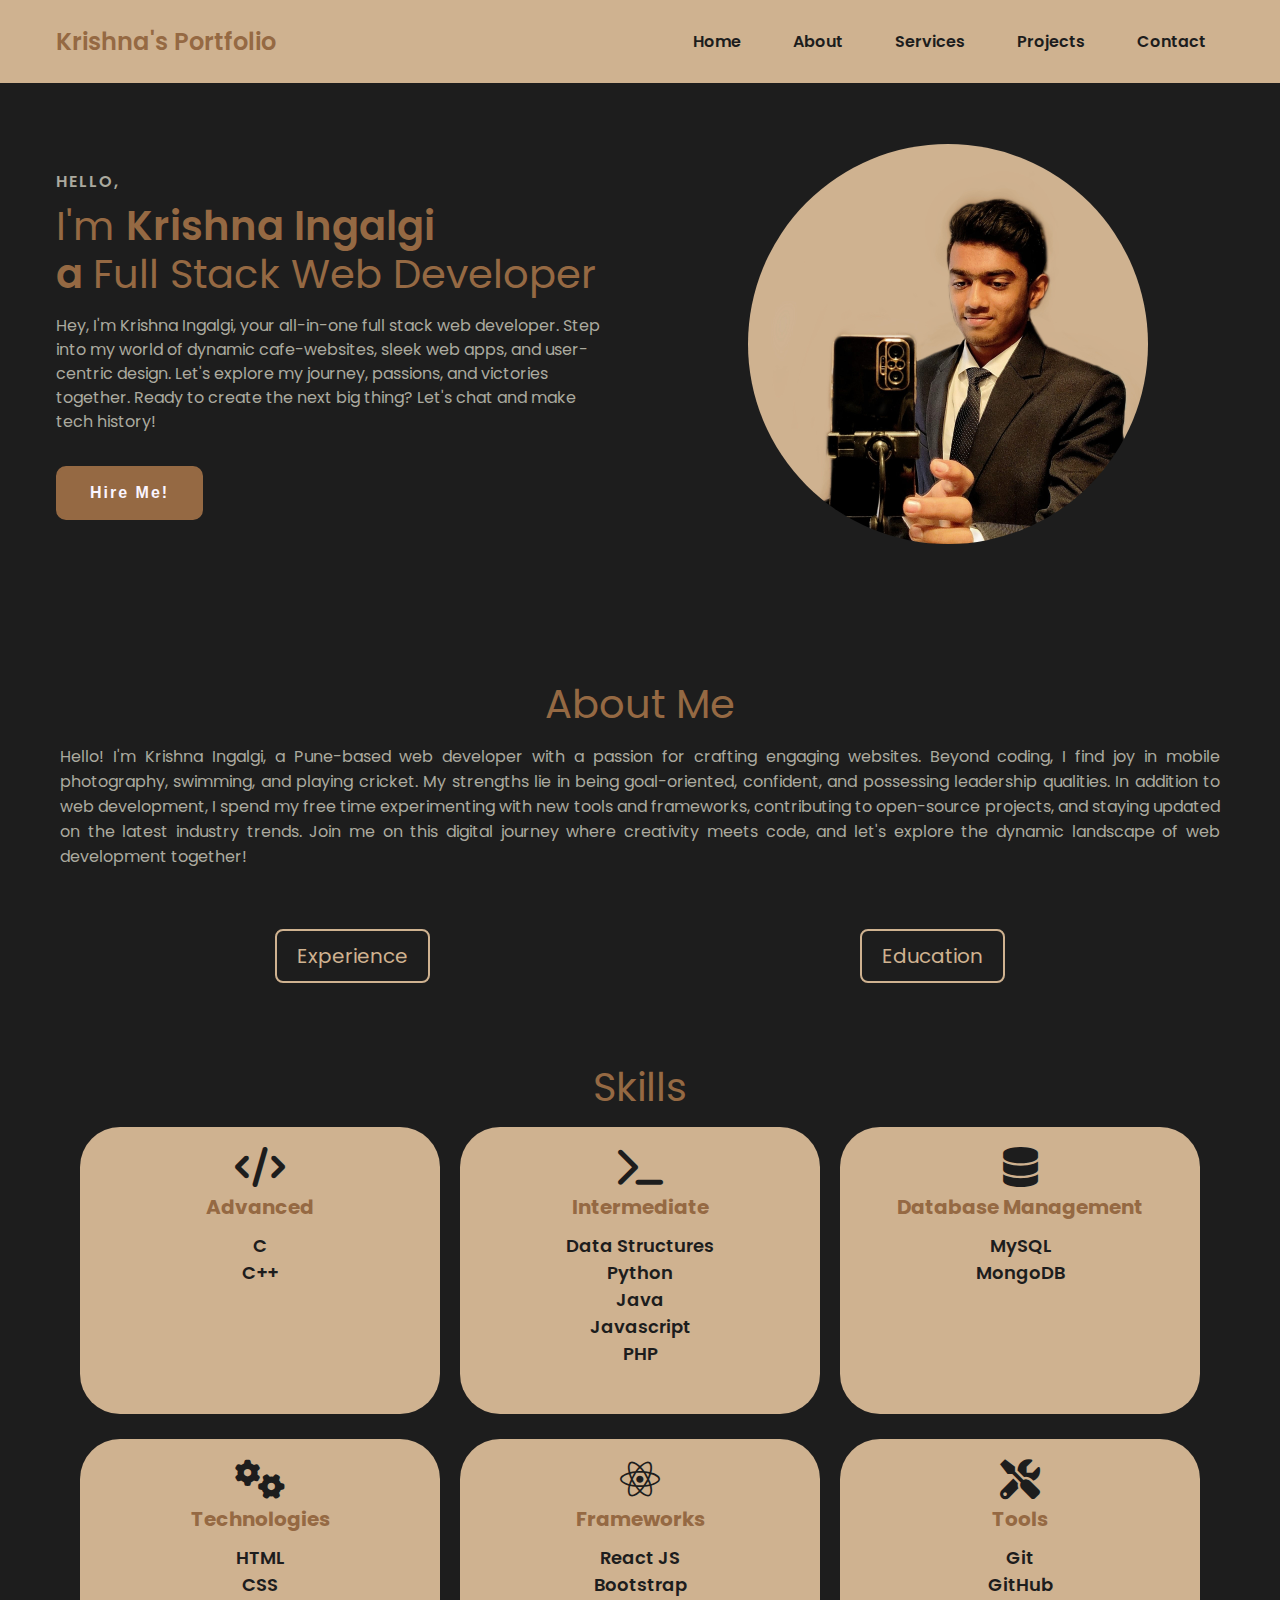
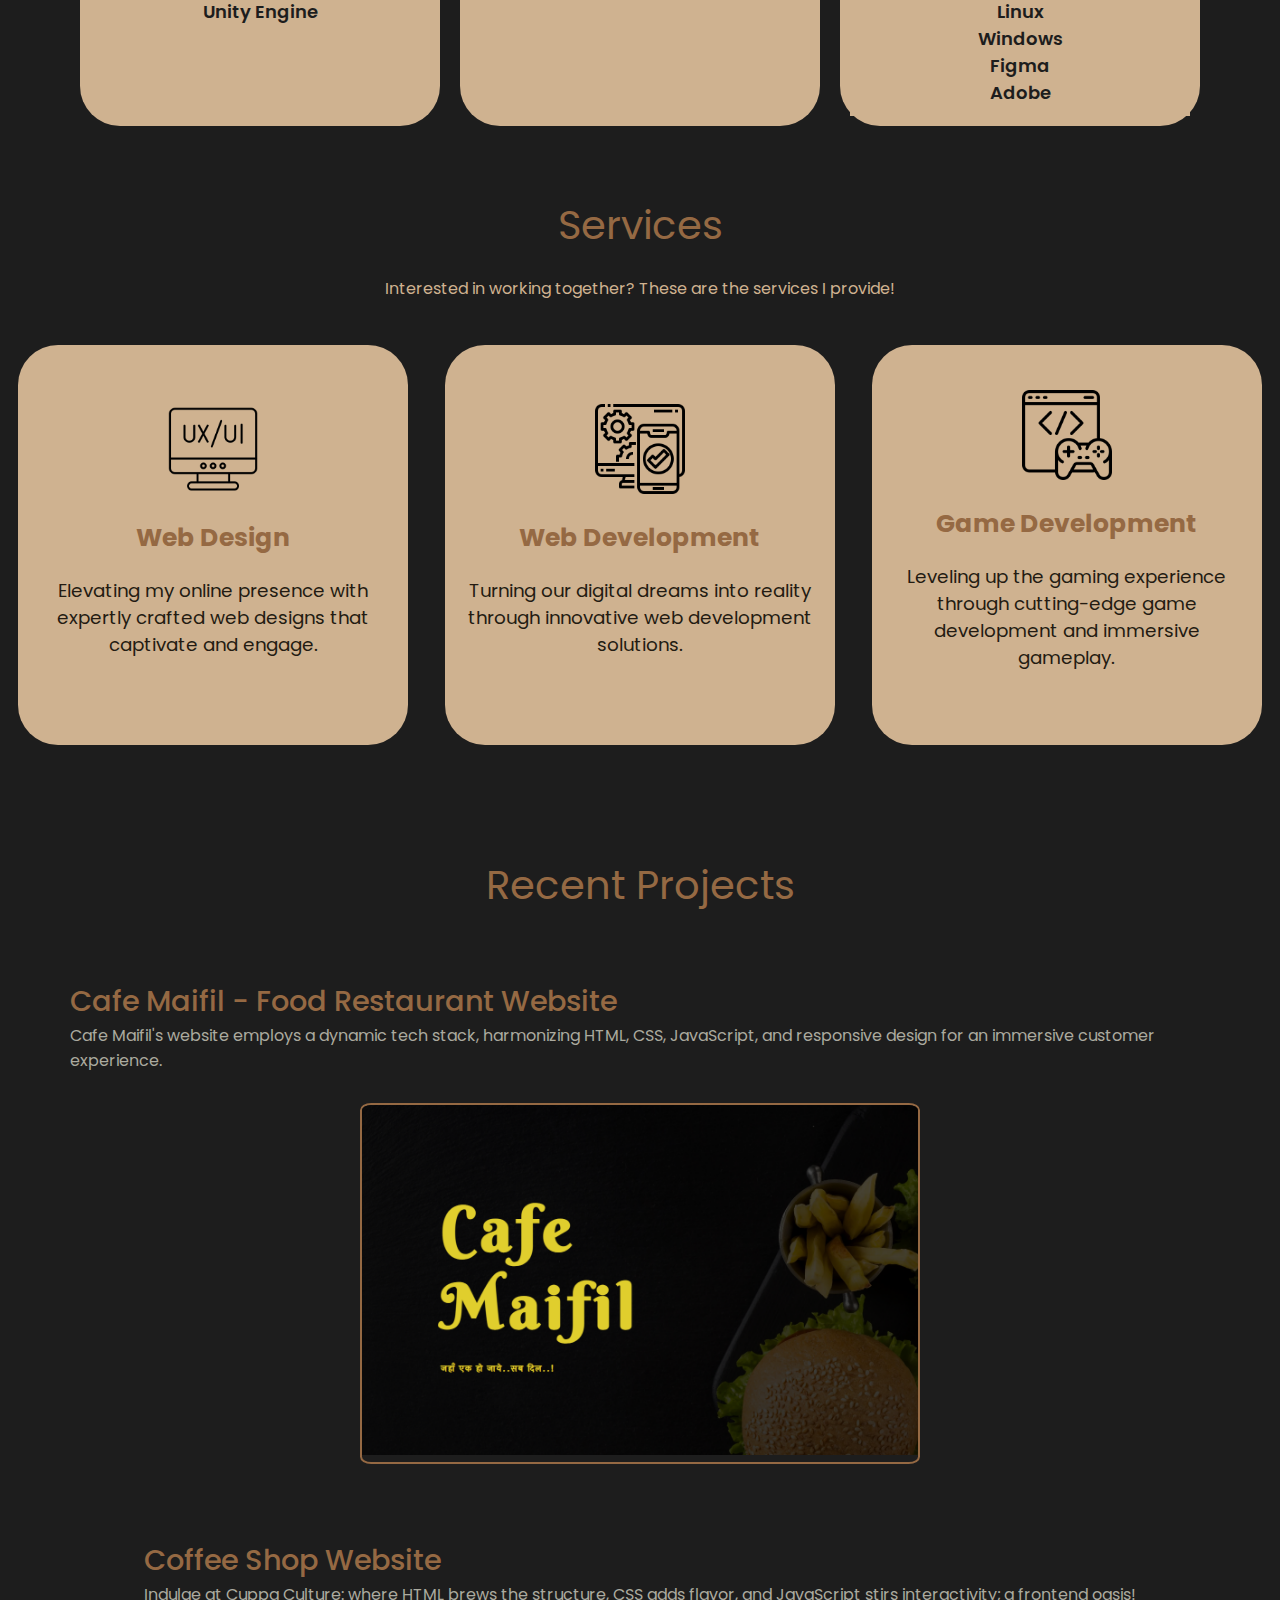
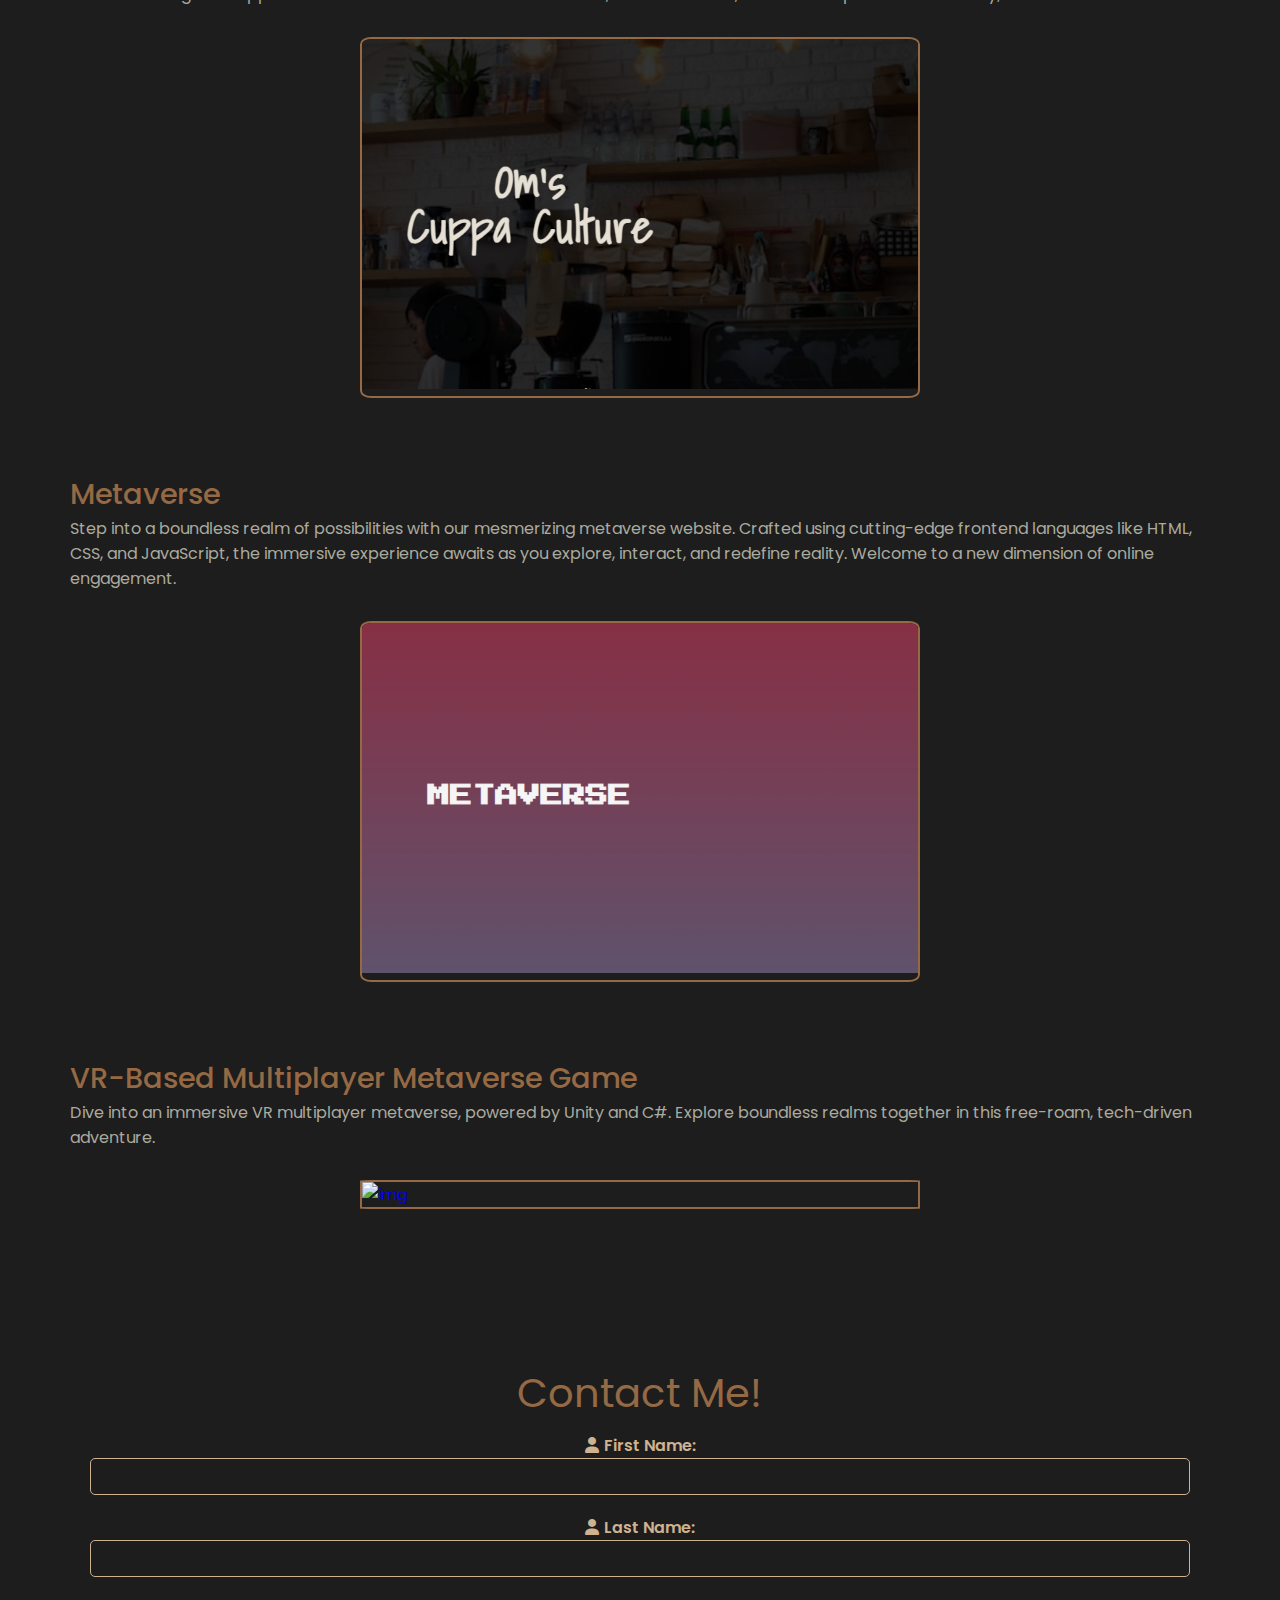
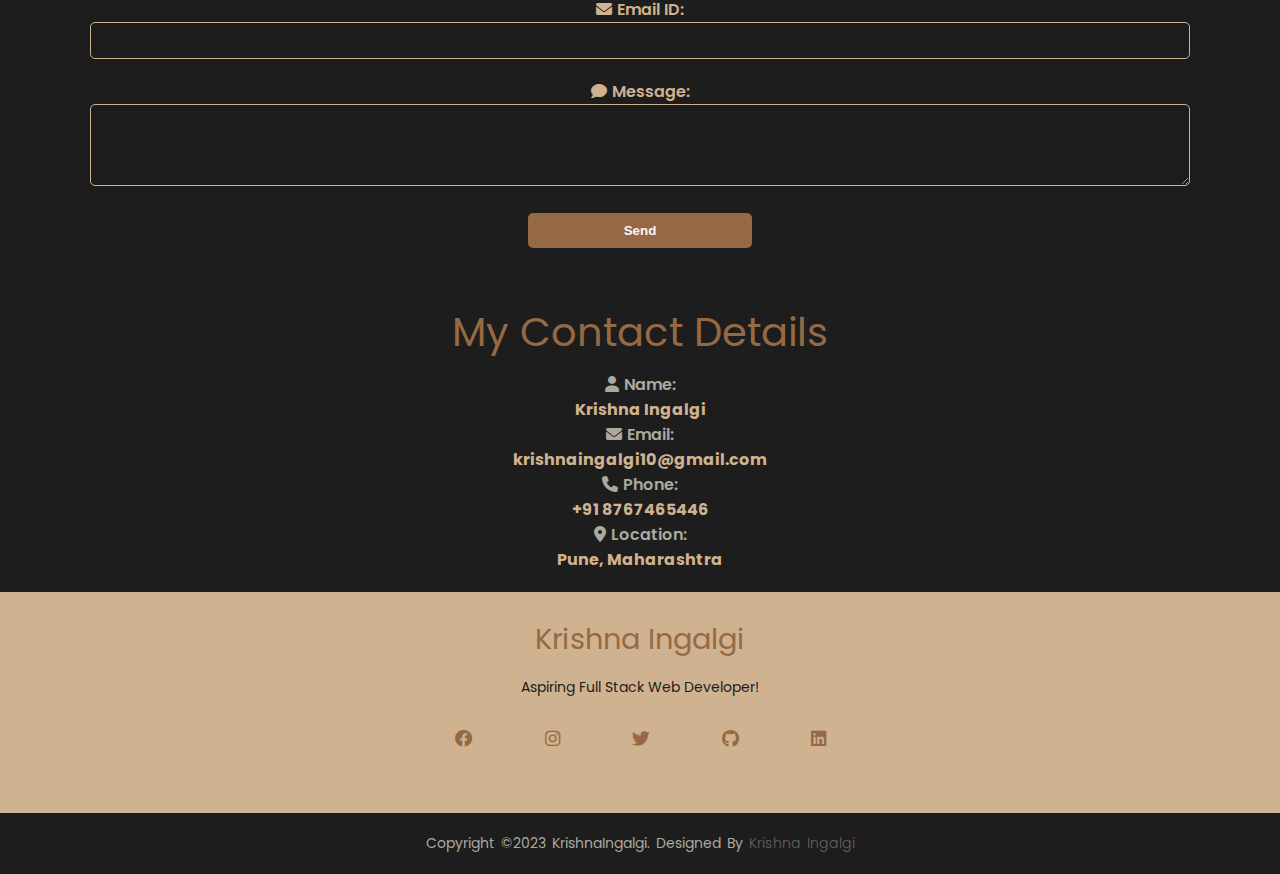
==== commit f9359184: "Add files via upload" ====
--- a/index.html
+++ b/index.html
@@ -346,7 +346,8 @@
         <div id="contact-container">
           <div id="form-container" class="contact-section">
               <h2 class="title2" style="color: rgb(149, 105, 67);">Contact Me!</h2>
-              <form id="contact-form">
+              <form id="contact-form"   action="https://formspree.io/f/mbjnjbqg"
+              method="POST">
                   <label for="fname">
                       <i class="icon fas fa-user"></i>First Name:
                   </label>
@@ -383,15 +384,13 @@
 
     </div>
 
-    <script>
-        // Add JavaScript code here if needed
+    <!-- <script>
         document.getElementById('contact-form').addEventListener('submit', function(event) {
-            // Add form submission logic here
             event.preventDefault();
             alert('Form submitted!');
         });
     </script>
-   
+    -->
     <div class="footerpage">
       <footer>
         <div class="footer-content">
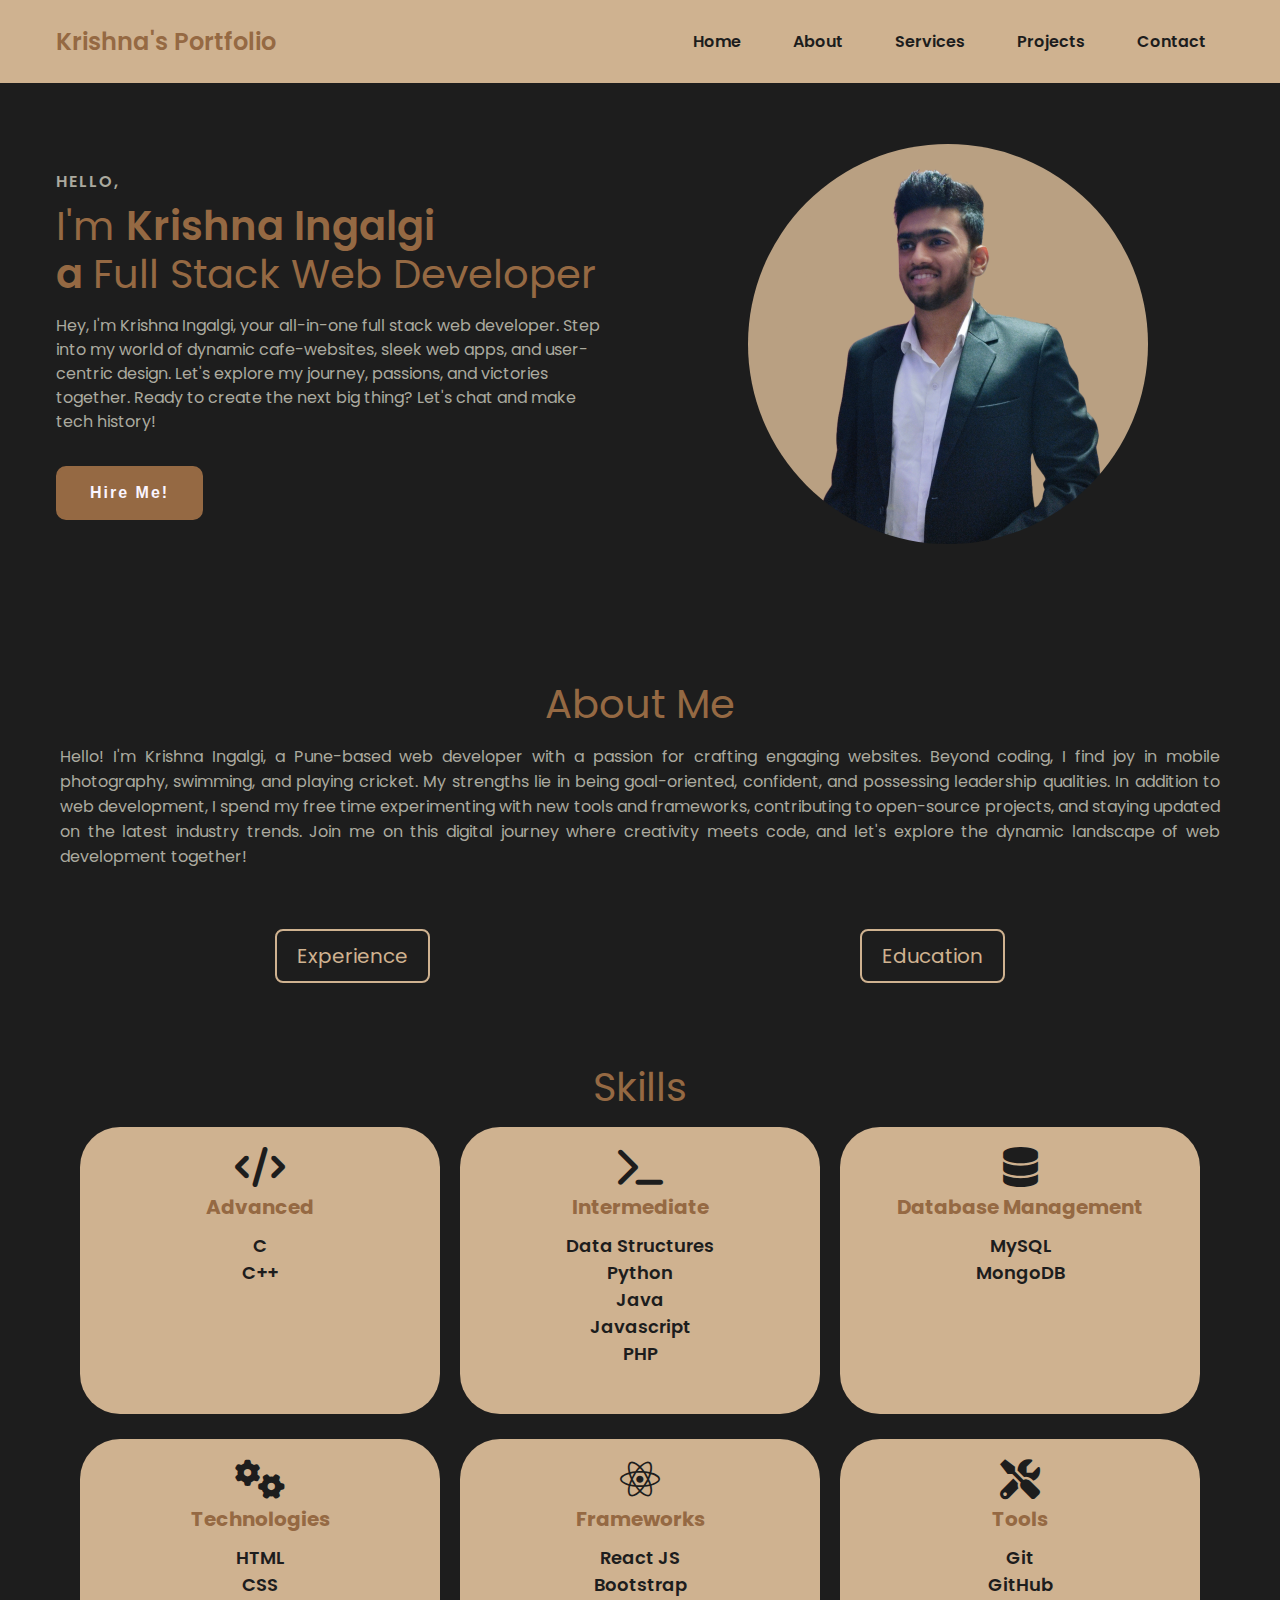
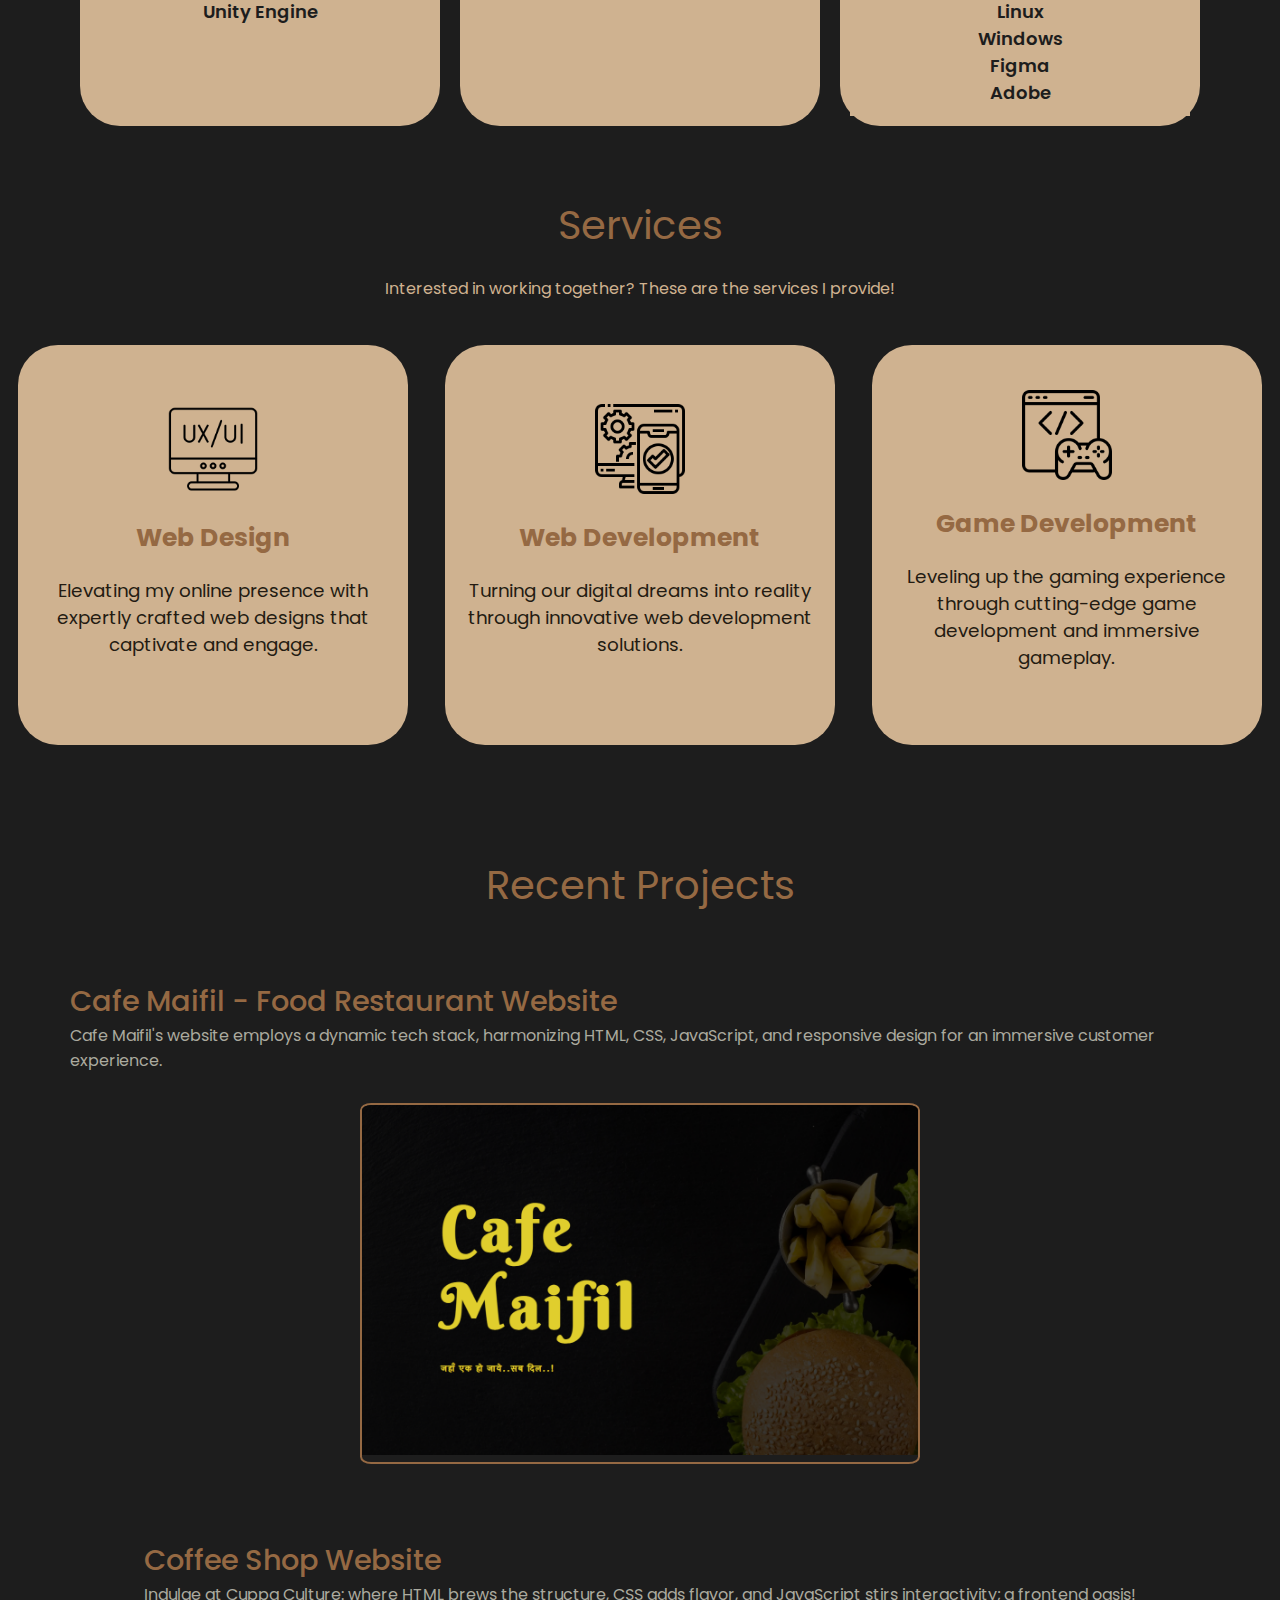
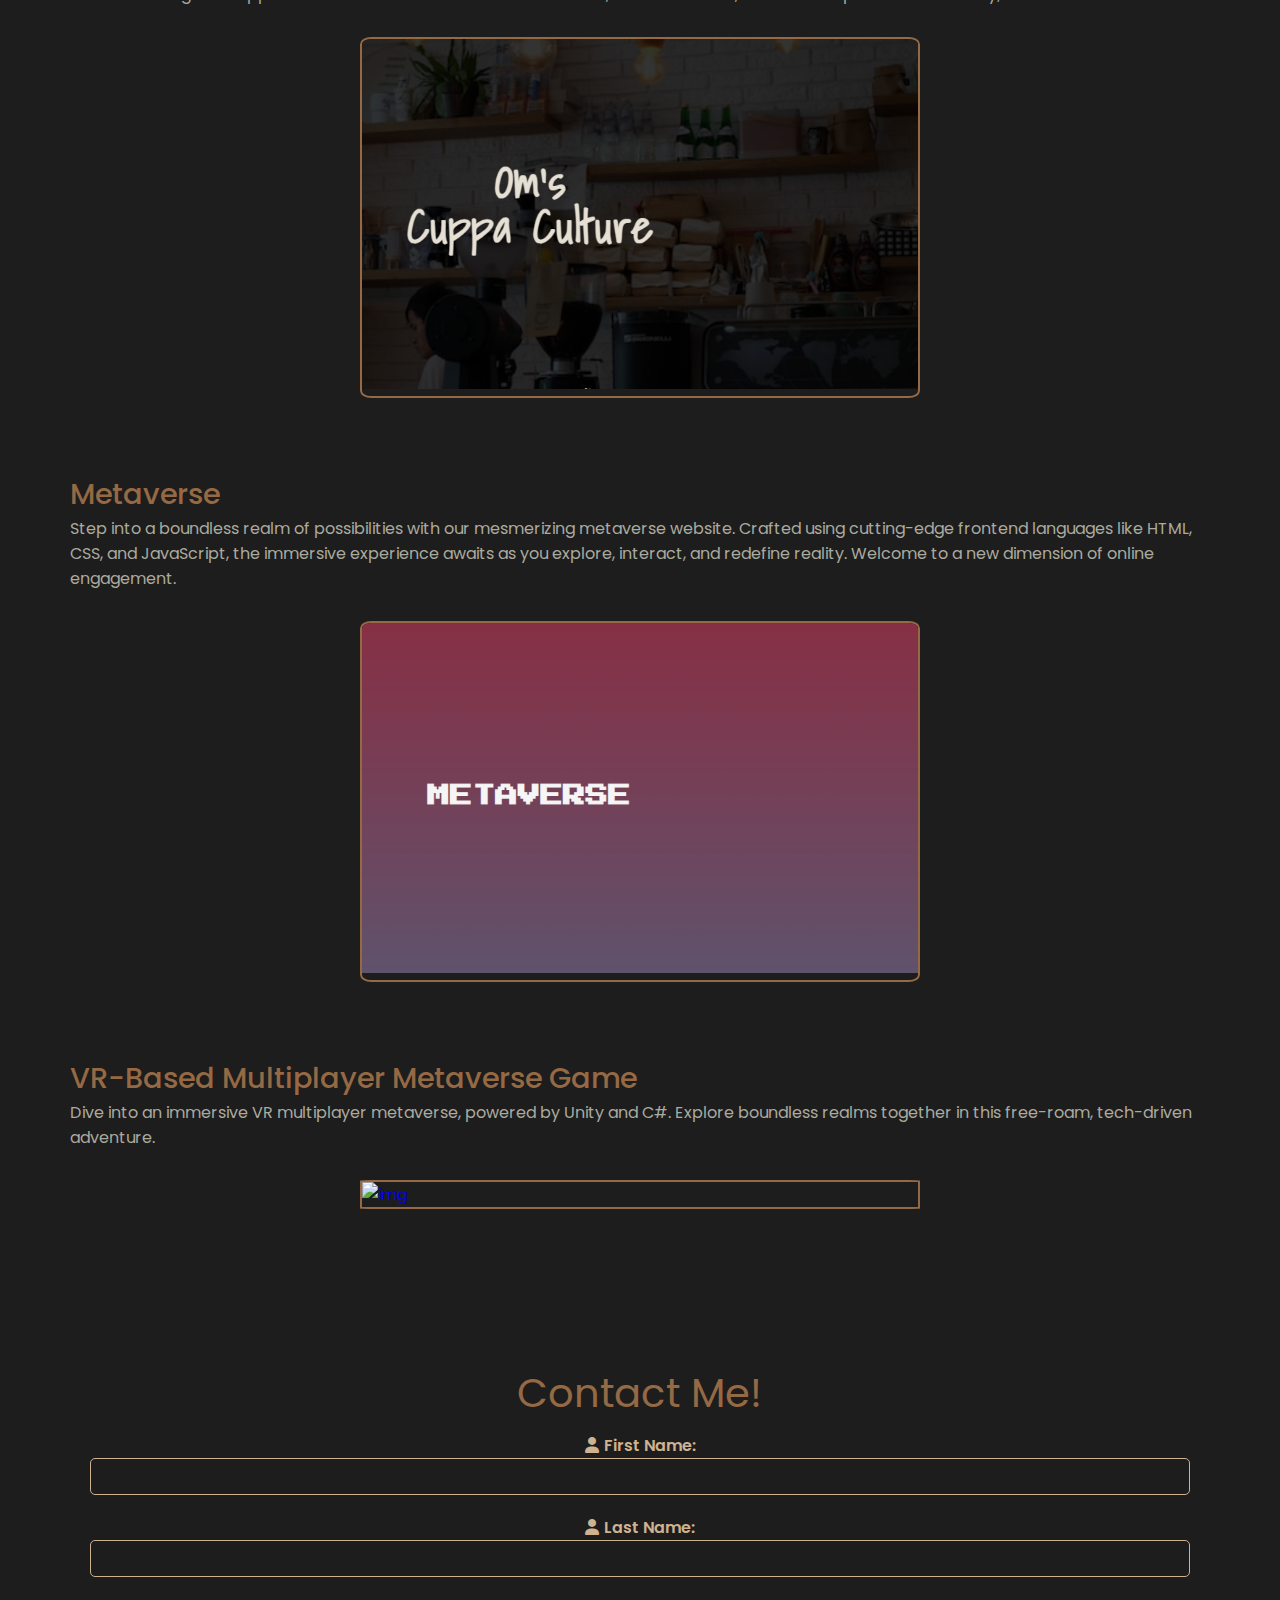
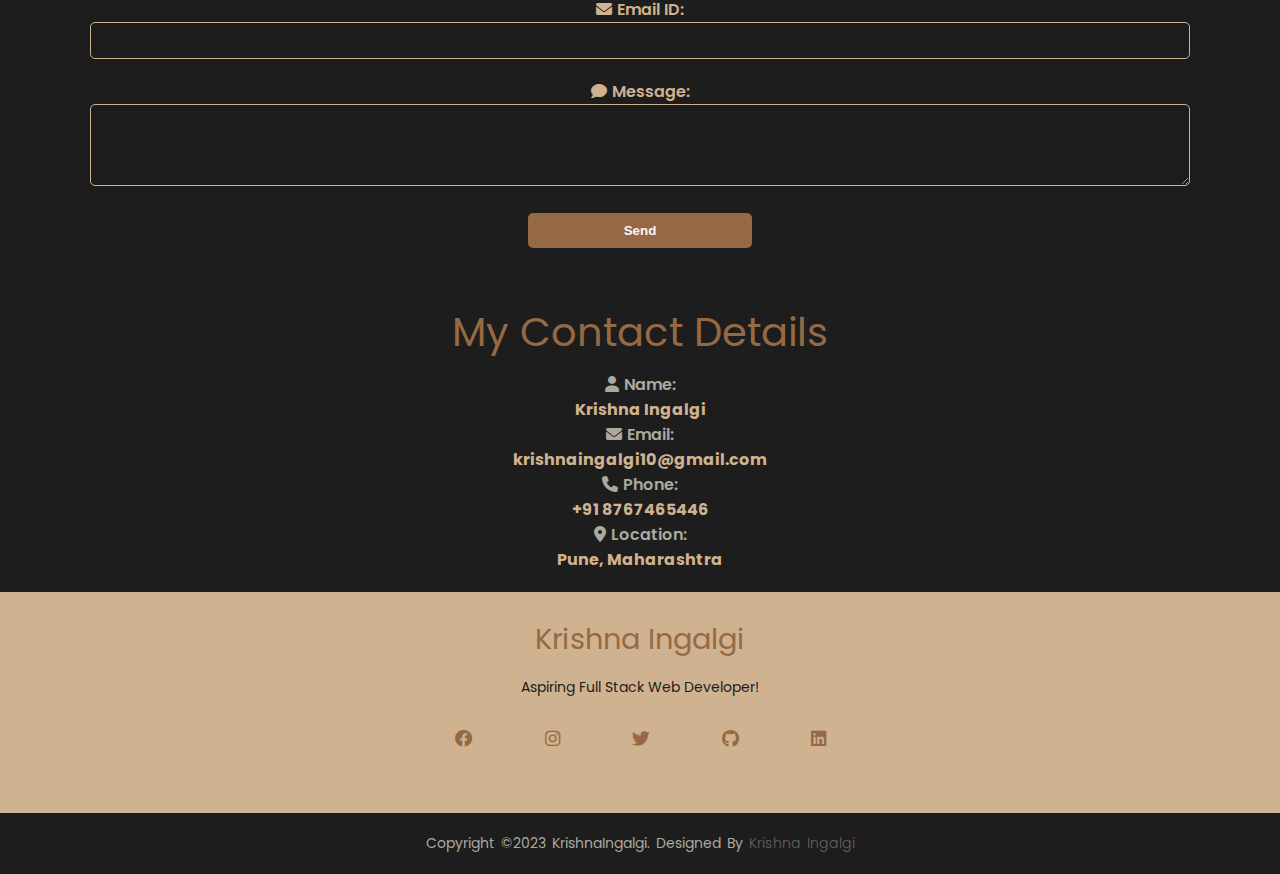
==== commit 2f1dc423: "profile" ====
--- a/index.html
+++ b/index.html
@@ -64,7 +64,7 @@
             </div>
           </div>
           <div class="image">
-            <img src="images/profile.jpg" alt="profile" />
+            <img src="images/profile.png" alt="profile" />
           </div>
         </div>
       </section>
